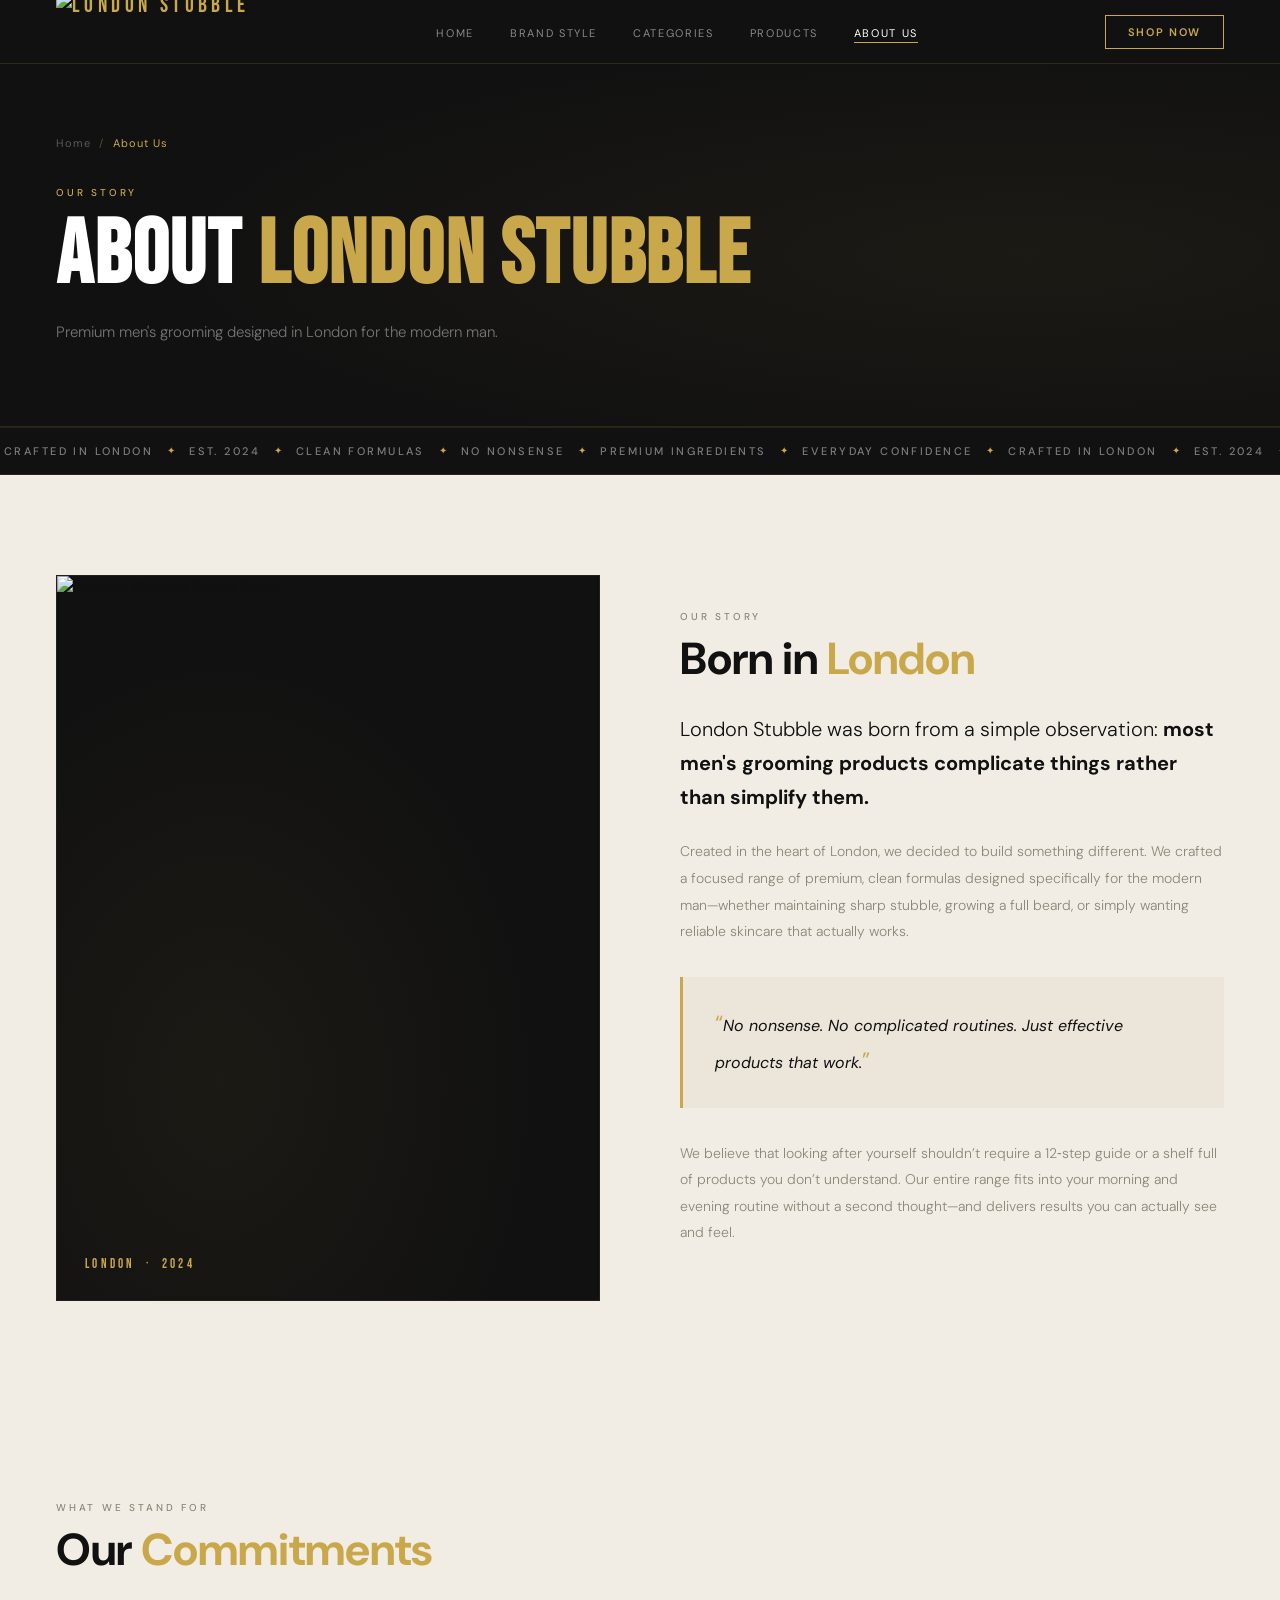
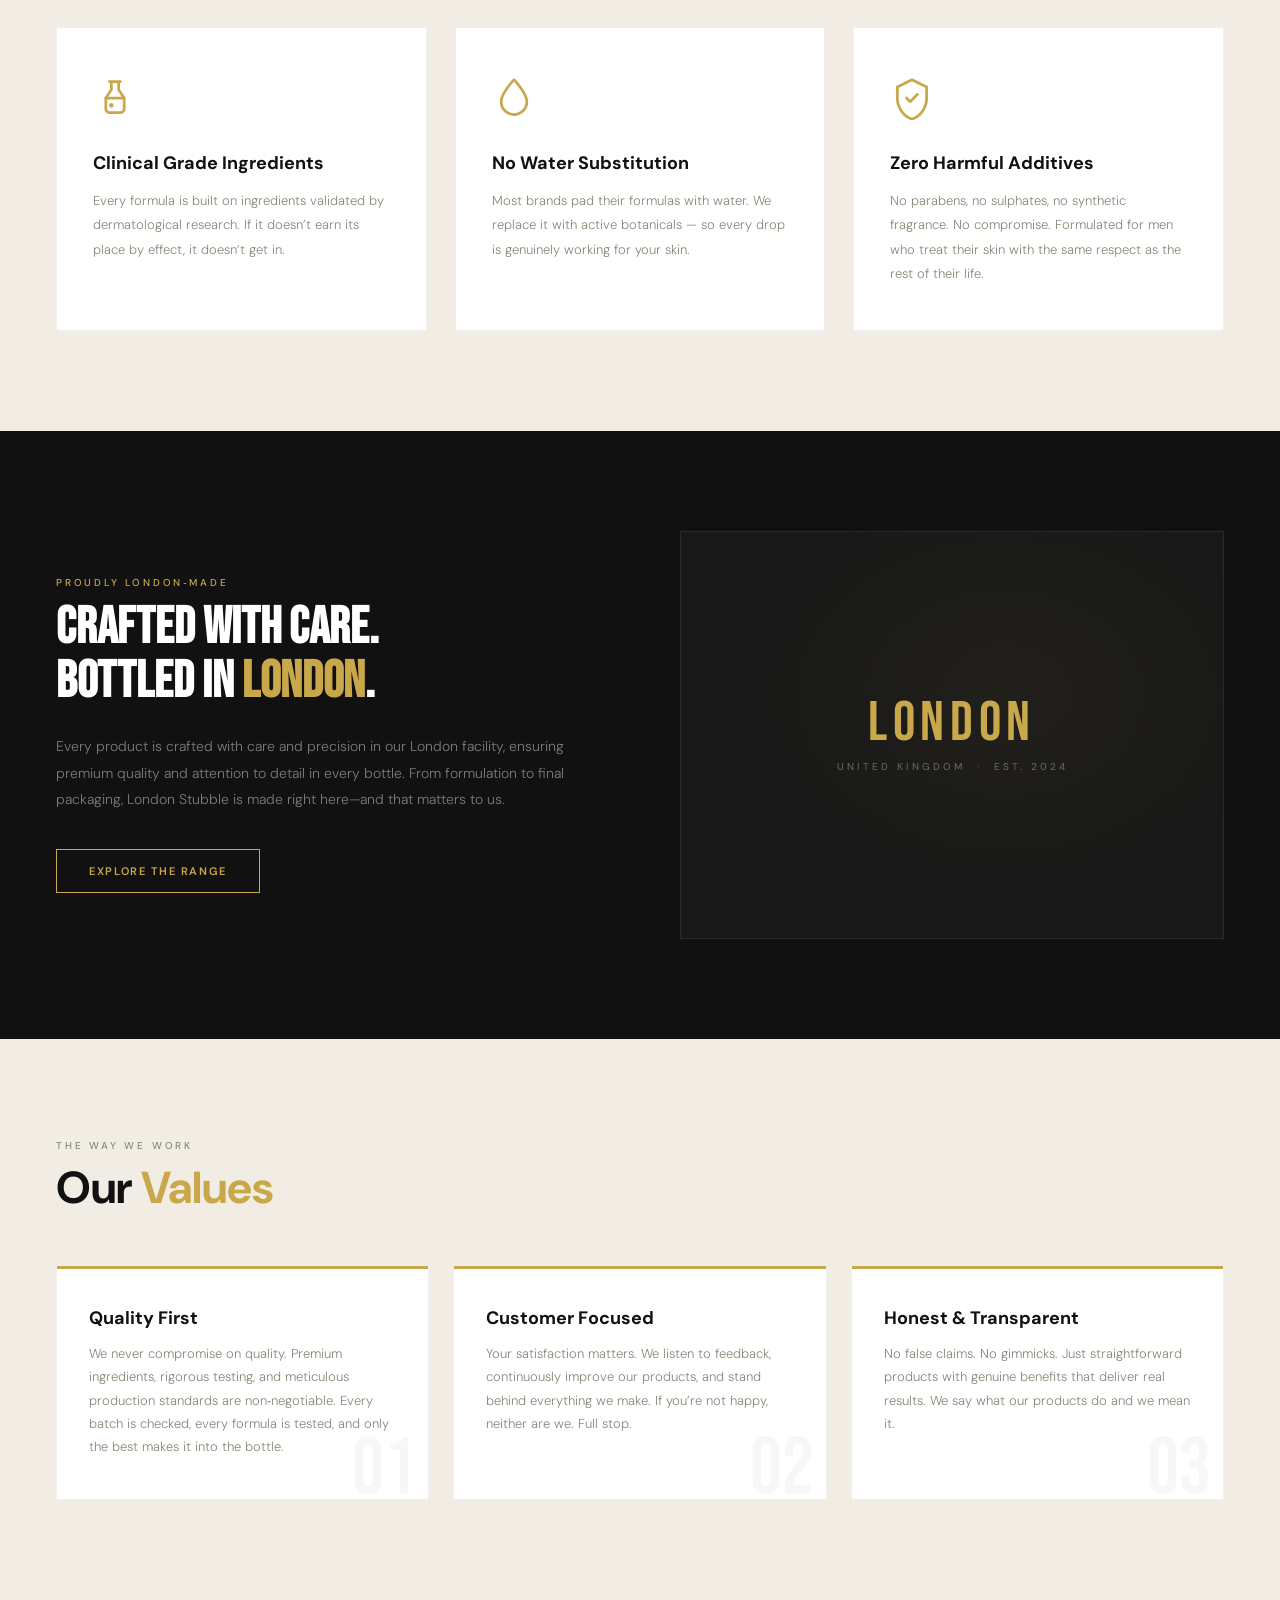
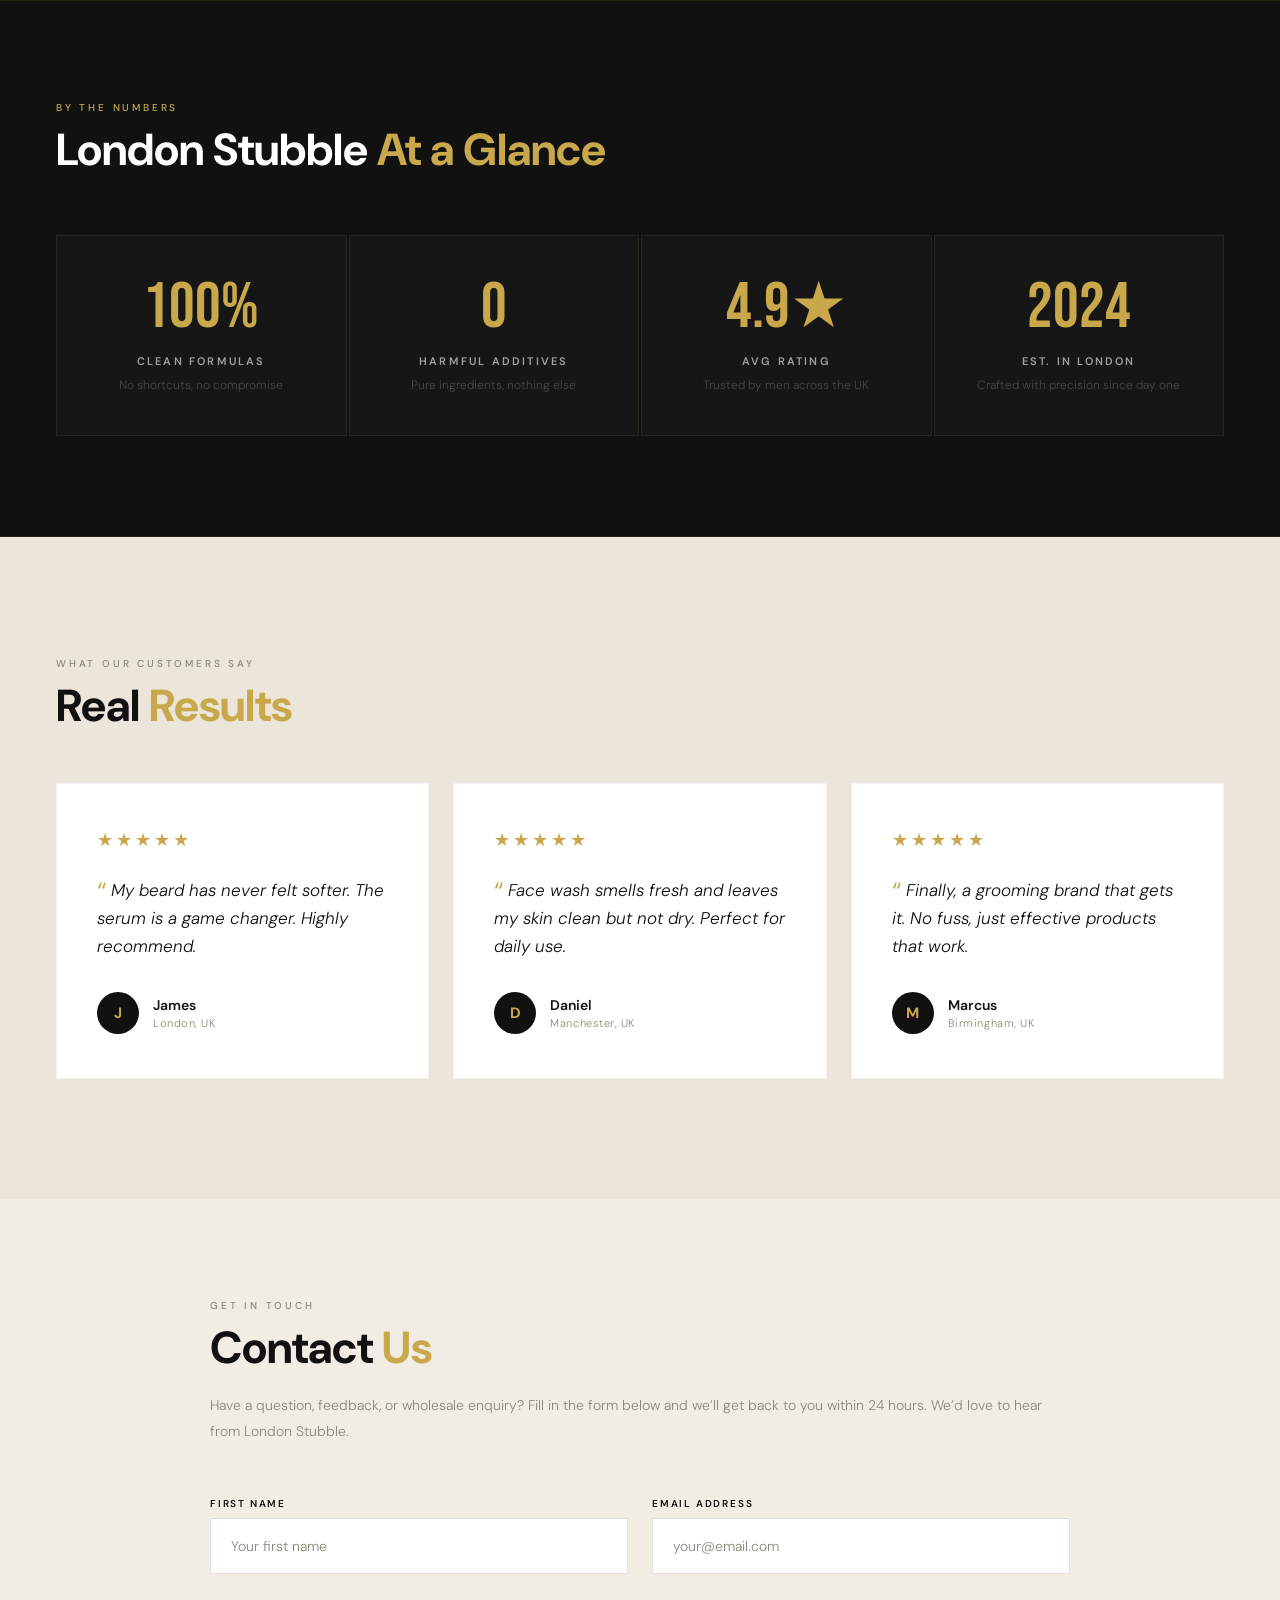
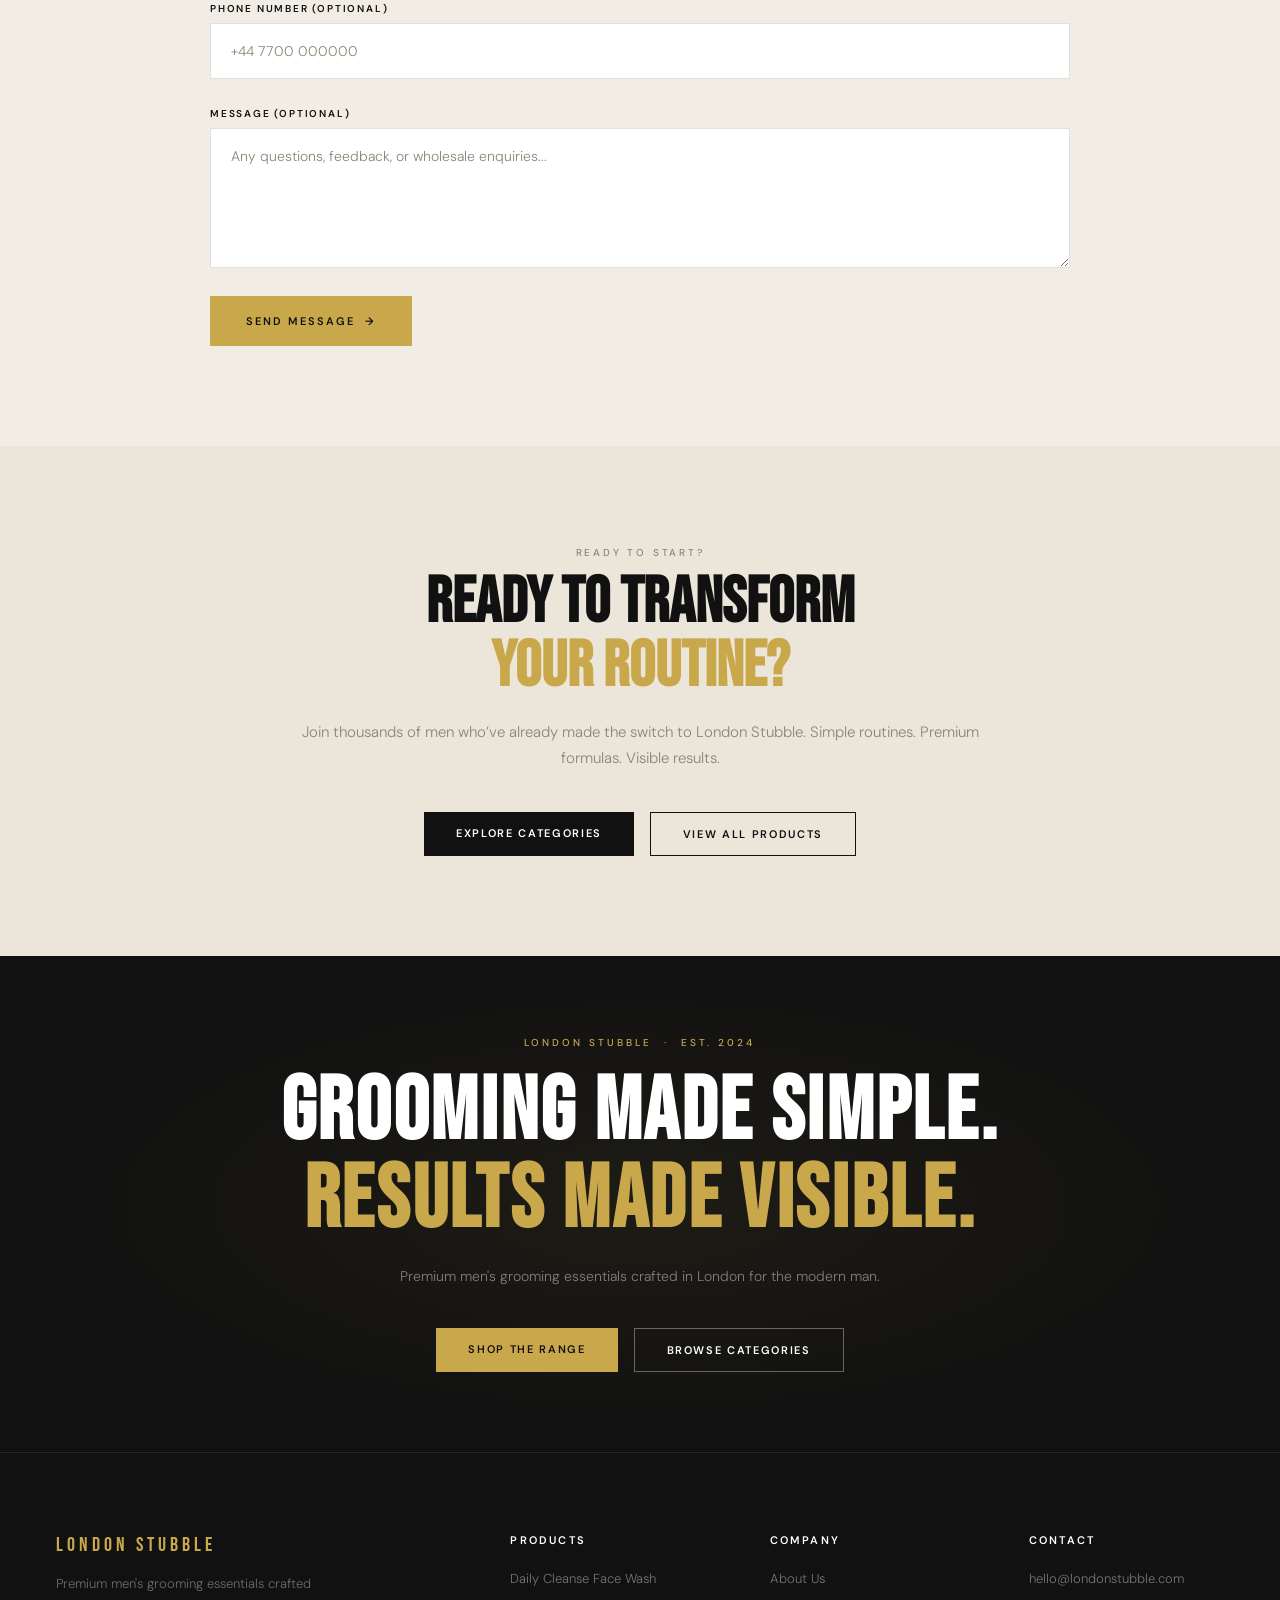
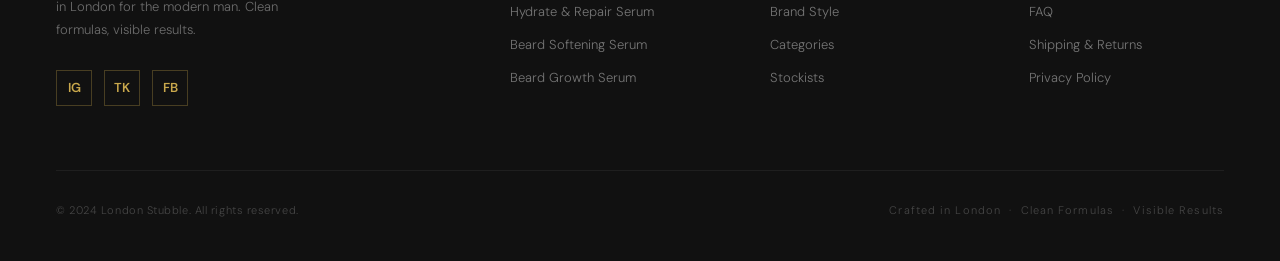
==== about-us.html @ 78717279 "Add complete London Stubble e-commerce website - Homepage with hero slider, product cards, category " ====
<!DOCTYPE html>
<html lang="en">
<head>
  <meta charset="UTF-8" />
  <meta name="viewport" content="width=device-width, initial-scale=1.0" />
  <title>About Us – London Stubble</title>
  <link rel="preconnect" href="https://fonts.googleapis.com" />
  <link rel="preconnect" href="https://fonts.gstatic.com" crossorigin />
  <link href="https://fonts.googleapis.com/css2?family=Bebas+Neue&family=DM+Sans:wght@300;400;500;600;700&display=swap" rel="stylesheet" />
  <link rel="stylesheet" href="style.css" />
  <style>
    /* ===== ABOUT PAGE ===== */
    .about-section { padding: 100px 56px; }
    .about-inner   { max-width: 1200px; margin: 0 auto; }

    /* Story section */
    .story-section { background: var(--cream); }
    .story-grid {
      display: grid;
      grid-template-columns: 1fr 1fr;
      gap: 80px;
      align-items: center;
    }
    .story-visual {
      background: var(--dark);
      aspect-ratio: 3/4;
      position: relative;
      overflow: hidden;
      border: 1px solid rgba(201,168,76,0.1);
      display: flex;
      align-items: center;
      justify-content: center;
    }
    .story-visual-bg {
      position: absolute; inset: 0;
      background: radial-gradient(ellipse at 30% 70%, rgba(201,168,76,0.06) 0%, transparent 60%);
    }
    .story-visual-label {
      position: absolute;
      bottom: 28px; left: 28px;
      font-family: 'Bebas Neue', sans-serif;
      font-size: 13px;
      letter-spacing: 0.25em;
      color: var(--gold);
      text-transform: uppercase;
    }
    .story-content {}
    .story-lead {
      font-size: 20px;
      font-weight: 300;
      color: var(--dark);
      line-height: 1.7;
      margin-bottom: 24px;
    }
    .story-lead strong { font-weight: 700; color: var(--dark); }
    .story-text {
      font-size: 14px;
      font-weight: 300;
      color: var(--muted);
      line-height: 1.9;
      margin-bottom: 20px;
    }
    .story-quote {
      margin: 32px 0;
      padding: 28px 32px;
      border-left: 3px solid var(--gold);
      background: var(--cream2);
    }
    .story-quote p {
      font-size: 16px;
      font-weight: 400;
      color: var(--dark);
      line-height: 1.7;
      font-style: italic;
    }
    .story-quote p::before { content: '\201C'; color: var(--gold); font-size: 22px; font-style: normal; }
    .story-quote p::after  { content: '\201D'; color: var(--gold); font-size: 22px; font-style: normal; }

    /* Commitments section */
    .commit-section { background: var(--cream); }
    .commit-grid {
      display: grid;
      grid-template-columns: repeat(3, 1fr);
      gap: 28px;
      margin-top: 52px;
    }
    .commit-card {
      background: var(--white);
      border: 1px solid rgba(0,0,0,0.06);
      padding: 48px 36px 44px;
      transition: box-shadow 0.3s, transform 0.3s;
    }
    .commit-card:hover { box-shadow: 0 16px 48px rgba(0,0,0,0.09); transform: translateY(-4px); }
    .commit-icon {
      width: 44px; height: 44px;
      margin-bottom: 32px;
      color: var(--gold);
    }
    .commit-icon svg { width: 100%; height: 100%; }
    .commit-name { font-weight: 700; font-size: 18px; color: var(--dark); margin-bottom: 14px; line-height: 1.3; }
    .commit-desc { font-size: 13px; font-weight: 300; color: var(--muted); line-height: 1.85; }

    /* Made in London */
    .london-section { background: var(--dark); padding: 100px 56px; }
    .london-inner   { max-width: 1200px; margin: 0 auto; }
    .london-grid {
      display: grid;
      grid-template-columns: 1fr 1fr;
      gap: 80px;
      align-items: center;
    }
    .london-content {}
    .london-quote {
      font-family: 'Bebas Neue', sans-serif;
      font-size: clamp(36px, 4vw, 56px);
      color: var(--white);
      line-height: 1.05;
      margin-bottom: 24px;
    }
    .london-quote span { color: var(--gold); }
    .london-text {
      font-size: 14px;
      font-weight: 300;
      color: rgba(255,255,255,0.45);
      line-height: 1.9;
      margin-bottom: 36px;
    }
    .london-visual {
      background: rgba(255,255,255,0.03);
      border: 1px solid rgba(201,168,76,0.12);
      aspect-ratio: 4/3;
      display: flex;
      align-items: center;
      justify-content: center;
      position: relative;
      overflow: hidden;
    }
    .london-visual::before {
      content: '';
      position: absolute; inset: 0;
      background: radial-gradient(ellipse at 60% 40%, rgba(201,168,76,0.05) 0%, transparent 60%);
    }
    .london-loc {
      text-align: center;
      position: relative; z-index: 1;
    }
    .london-loc-city {
      font-family: 'Bebas Neue', sans-serif;
      font-size: 56px;
      color: var(--gold);
      letter-spacing: 0.1em;
      line-height: 1;
    }
    .london-loc-sub {
      font-size: 10px;
      font-weight: 500;
      letter-spacing: 0.3em;
      text-transform: uppercase;
      color: rgba(255,255,255,0.3);
      margin-top: 8px;
    }

    /* Values section */
    .values-section { background: var(--cream); }
    .values-grid {
      display: grid;
      grid-template-columns: repeat(3, 1fr);
      gap: 24px;
      margin-top: 52px;
    }
    .value-card {
      padding: 40px 32px;
      border: 1px solid rgba(0,0,0,0.06);
      background: var(--white);
      position: relative;
      overflow: hidden;
    }
    .value-card::before {
      content: '';
      position: absolute;
      top: 0; left: 0;
      width: 100%; height: 3px;
      background: var(--gold);
    }
    .value-num {
      font-family: 'Bebas Neue', sans-serif;
      font-size: 80px;
      color: rgba(0,0,0,0.03);
      position: absolute;
      bottom: -10px; right: 12px;
      line-height: 1;
      pointer-events: none;
    }
    .value-name { font-weight: 700; font-size: 18px; color: var(--dark); margin-bottom: 12px; }
    .value-desc { font-size: 13px; font-weight: 300; color: var(--muted); line-height: 1.8; }

    /* Testimonials 3-col */
    .testi-3-grid {
      display: grid;
      grid-template-columns: repeat(3, 1fr);
      gap: 24px;
      margin-top: 52px;
    }

    /* CTA section */
    .cta-section {
      background: var(--cream2);
      padding: 100px 56px;
      text-align: center;
    }
    .cta-inner { max-width: 720px; margin: 0 auto; }
    .cta-heading {
      font-family: 'Bebas Neue', sans-serif;
      font-size: clamp(40px, 5vw, 68px);
      color: var(--dark);
      line-height: 1;
      margin-bottom: 20px;
    }
    .cta-heading span { color: var(--gold); }
    .cta-sub {
      font-size: 15px;
      font-weight: 300;
      color: var(--muted);
      line-height: 1.75;
      margin-bottom: 40px;
    }
    .cta-btns { display: flex; gap: 16px; justify-content: center; flex-wrap: wrap; }

    @media (max-width: 1100px) {
      .story-grid   { grid-template-columns: 1fr; }
      .story-visual { display: none; }
      .london-grid  { grid-template-columns: 1fr; }
      .london-visual{ display: none; }
      .commit-grid  { grid-template-columns: 1fr 1fr; }
      .values-grid  { grid-template-columns: 1fr 1fr; }
      .testi-3-grid { grid-template-columns: 1fr; }
    }
    @media (max-width: 900px) {
      .about-section { padding: 80px 24px; }
      .london-section{ padding: 80px 24px; }
      .cta-section   { padding: 80px 24px; }
      .commit-grid   { grid-template-columns: 1fr; }
      .values-grid   { grid-template-columns: 1fr; }
    }
    @media (max-width: 600px) {
      .cta-btns { flex-direction: column; align-items: center; }
      .contact-row { grid-template-columns: 1fr; }
    }

    /* Contact Form */
    .contact-section { background: var(--cream); padding: 100px 56px; }
    .contact-inner   { max-width: 860px; margin: 0 auto; }
    .contact-intro   { font-size: 14px; font-weight: 300; color: var(--muted); line-height: 1.85; margin-bottom: 52px; }
    .contact-form    { display: flex; flex-direction: column; gap: 28px; }
    .contact-row     { display: grid; grid-template-columns: 1fr 1fr; gap: 24px; }
    .contact-field   { display: flex; flex-direction: column; gap: 8px; }
    .contact-label   {
      font-size: 10px; font-weight: 600; letter-spacing: 0.18em;
      text-transform: uppercase; color: var(--dark);
    }
    .contact-input,
    .contact-textarea {
      background: var(--white);
      border: 1px solid rgba(0,0,0,0.12);
      padding: 18px 20px;
      font-family: 'DM Sans', sans-serif;
      font-size: 14px; font-weight: 300;
      color: var(--dark);
      outline: none;
      transition: border-color 0.2s;
      width: 100%;
      box-sizing: border-box;
    }
    .contact-input::placeholder,
    .contact-textarea::placeholder { color: var(--muted); }
    .contact-input:focus,
    .contact-textarea:focus { border-color: var(--gold); }
    .contact-textarea { resize: vertical; min-height: 140px; }
    .contact-submit {
      display: inline-flex; align-items: center; gap: 10px;
      background: var(--gold); color: var(--dark);
      border: none; cursor: pointer;
      padding: 18px 36px;
      font-family: 'DM Sans', sans-serif;
      font-size: 11px; font-weight: 600;
      letter-spacing: 0.18em; text-transform: uppercase;
      transition: background 0.2s, transform 0.2s;
      align-self: flex-start;
    }
    .contact-submit:hover { background: #b8943e; transform: translateY(-2px); }
    @media (max-width: 900px) {
      .contact-section { padding: 80px 24px; }
    }
  </style>
</head>
<body>

<!-- ==================== NAVBAR ==================== -->
<nav id="nav">
  <a href="index.html" class="nav-logo" style="display:flex;align-items:center;"><img src="https://vaishvipatel1507.github.io/london-stubble-website-/logo.png" alt="London Stubble" style="height:80px;width:auto;" /></a>
  <ul class="nav-links">
    <li><a href="index.html">Home</a></li>
    <li><a href="brand-style.html">Brand Style</a></li>
    <li><a href="categories.html">Categories</a></li>
    <li><a href="products.html">Products</a></li>
    <li><a href="about-us.html" class="active">About Us</a></li>
  </ul>
  <a href="products.html" class="nav-cta">Shop Now</a>
  <button class="hamburger" id="ham" aria-label="Open menu">
    <span></span><span></span><span></span>
  </button>
</nav>

<div class="mob-nav" id="mob">
  <a href="index.html"       onclick="closeMob()">Home</a>
  <a href="brand-style.html" onclick="closeMob()">Brand Style</a>
  <a href="categories.html"  onclick="closeMob()">Categories</a>
  <a href="products.html"    onclick="closeMob()">Products</a>
  <a href="about-us.html"    onclick="closeMob()">About Us</a>
</div>

<!-- ==================== PAGE HEADER ==================== -->
<header class="page-header">
  <div class="page-header-inner">
    <div class="breadcrumb">
      <a href="index.html">Home</a>
      <span class="sep">/</span>
      <span class="cur">About Us</span>
    </div>
    <span class="page-header-ey">Our Story</span>
    <h1 class="page-header-title">About <span>London Stubble</span></h1>
    <p class="page-header-sub">Premium men's grooming designed in London for the modern man.</p>
  </div>
</header>

<!-- ==================== TICKER ==================== -->
<div class="ticker-section">
  <div class="tk-track">
    <span class="tk-i">Crafted in London</span><span class="tk-d">&#10022;</span>
    <span class="tk-i">Est. 2024</span><span class="tk-d">&#10022;</span>
    <span class="tk-i">Clean Formulas</span><span class="tk-d">&#10022;</span>
    <span class="tk-i">No Nonsense</span><span class="tk-d">&#10022;</span>
    <span class="tk-i">Premium Ingredients</span><span class="tk-d">&#10022;</span>
    <span class="tk-i">Everyday Confidence</span><span class="tk-d">&#10022;</span>
    <span class="tk-i">Crafted in London</span><span class="tk-d">&#10022;</span>
    <span class="tk-i">Est. 2024</span><span class="tk-d">&#10022;</span>
    <span class="tk-i">Clean Formulas</span><span class="tk-d">&#10022;</span>
    <span class="tk-i">No Nonsense</span><span class="tk-d">&#10022;</span>
    <span class="tk-i">Premium Ingredients</span><span class="tk-d">&#10022;</span>
    <span class="tk-i">Everyday Confidence</span><span class="tk-d">&#10022;</span>
  </div>
</div>

<!-- ==================== OUR STORY ==================== -->
<section class="about-section story-section">
  <div class="about-inner">
    <div class="story-grid">
      <div class="story-visual al">
        <div class="story-visual-bg"></div>
        <img src="https://vaishvipatel1507.github.io/london-stubble-website-/Image2.jpg" alt="London Stubble Brand Story" style="width:100%;height:100%;object-fit:contain;display:block;position:relative;z-index:1;" />
        <span class="story-visual-label">London &nbsp;&middot;&nbsp; 2024</span>
      </div>
      <div class="story-content ar">
        <span class="eyebrow">Our Story</span>
        <h2 class="section-title" style="margin-bottom:28px;">Born in <span class="g">London</span></h2>
        <p class="story-lead">London Stubble was born from a simple observation: <strong>most men's grooming products complicate things rather than simplify them.</strong></p>
        <p class="story-text">Created in the heart of London, we decided to build something different. We crafted a focused range of premium, clean formulas designed specifically for the modern man&mdash;whether maintaining sharp stubble, growing a full beard, or simply wanting reliable skincare that actually works.</p>
        <div class="story-quote">
          <p>No nonsense. No complicated routines. Just effective products that work.</p>
        </div>
        <p class="story-text">We believe that looking after yourself shouldn&rsquo;t require a 12&#8209;step guide or a shelf full of products you don&rsquo;t understand. Our entire range fits into your morning and evening routine without a second thought&mdash;and delivers results you can actually see and feel.</p>
      </div>
    </div>
  </div>
</section>

<!-- ==================== OUR COMMITMENTS ==================== -->
<section class="about-section commit-section">
  <div class="about-inner">
    <div class="au">
      <span class="eyebrow">What We Stand For</span>
      <h2 class="section-title">Our <span class="g">Commitments</span></h2>
    </div>
    <div class="commit-grid">

      <div class="commit-card au">
        <div class="commit-icon">
          <svg viewBox="0 0 24 24" fill="none" stroke="currentColor" stroke-width="1.5" stroke-linecap="round" stroke-linejoin="round">
            <path d="M9 3h6M10 3v4.5L7 12h10l-3-4.5V3"/>
            <path d="M7 12v6a2 2 0 002 2h6a2 2 0 002-2v-6"/>
            <circle cx="10" cy="16" r="0.5" fill="currentColor"/>
          </svg>
        </div>
        <div class="commit-name">Clinical Grade Ingredients</div>
        <div class="commit-desc">Every formula is built on ingredients validated by dermatological research. If it doesn&rsquo;t earn its place by effect, it doesn&rsquo;t get in.</div>
      </div>

      <div class="commit-card au">
        <div class="commit-icon">
          <svg viewBox="0 0 24 24" fill="none" stroke="currentColor" stroke-width="1.5" stroke-linecap="round" stroke-linejoin="round">
            <path d="M12 2C12 2 5 9.5 5 14a7 7 0 0014 0C19 9.5 12 2 12 2z"/>
          </svg>
        </div>
        <div class="commit-name">No Water Substitution</div>
        <div class="commit-desc">Most brands pad their formulas with water. We replace it with active botanicals &mdash; so every drop is genuinely working for your skin.</div>
      </div>

      <div class="commit-card au">
        <div class="commit-icon">
          <svg viewBox="0 0 24 24" fill="none" stroke="currentColor" stroke-width="1.5" stroke-linecap="round" stroke-linejoin="round">
            <path d="M12 2L4 6v6c0 5.25 3.5 10.15 8 11.5C16.5 22.15 20 17.25 20 12V6L12 2z"/>
            <polyline points="9 12 11 14 15 10"/>
          </svg>
        </div>
        <div class="commit-name">Zero Harmful Additives</div>
        <div class="commit-desc">No parabens, no sulphates, no synthetic fragrance. No compromise. Formulated for men who treat their skin with the same respect as the rest of their life.</div>
      </div>

    </div>
  </div>
</section>

<!-- ==================== MADE IN LONDON ==================== -->
<section class="london-section">
  <div class="london-inner">
    <div class="london-grid">
      <div class="london-content au">
        <span class="eyebrow gold">Proudly London&#8209;Made</span>
        <h2 class="london-quote">Crafted with care.<br>Bottled in <span>London</span>.</h2>
        <p class="london-text">Every product is crafted with care and precision in our London facility, ensuring premium quality and attention to detail in every bottle. From formulation to final packaging, London Stubble is made right here&mdash;and that matters to us.</p>
        <a href="products.html" class="btn-lined-gold">Explore the Range</a>
      </div>
      <div class="london-visual au">
        <div class="london-loc">
          <div class="london-loc-city">London</div>
          <div class="london-loc-sub">United Kingdom &nbsp;&middot;&nbsp; Est. 2024</div>
        </div>
      </div>
    </div>
  </div>
</section>

<!-- ==================== OUR VALUES ==================== -->
<section class="about-section values-section">
  <div class="about-inner">
    <div class="au">
      <span class="eyebrow">The Way We Work</span>
      <h2 class="section-title">Our <span class="g">Values</span></h2>
    </div>
    <div class="values-grid">
      <div class="value-card au">
        <span class="value-num">01</span>
        <div class="value-name">Quality First</div>
        <p class="value-desc">We never compromise on quality. Premium ingredients, rigorous testing, and meticulous production standards are non&#8209;negotiable. Every batch is checked, every formula is tested, and only the best makes it into the bottle.</p>
      </div>
      <div class="value-card au">
        <span class="value-num">02</span>
        <div class="value-name">Customer Focused</div>
        <p class="value-desc">Your satisfaction matters. We listen to feedback, continuously improve our products, and stand behind everything we make. If you&rsquo;re not happy, neither are we. Full stop.</p>
      </div>
      <div class="value-card au">
        <span class="value-num">03</span>
        <div class="value-name">Honest &amp; Transparent</div>
        <p class="value-desc">No false claims. No gimmicks. Just straightforward products with genuine benefits that deliver real results. We say what our products do and we mean it.</p>
      </div>
    </div>
  </div>
</section>

<!-- ==================== STATS ==================== -->
<section class="stats-section">
  <div class="stats-inner">
    <div class="stats-header au">
      <span class="eyebrow gold">By The Numbers</span>
      <h2 class="section-title light">London Stubble <span class="g">At a Glance</span></h2>
    </div>
    <div class="stats-grid">
      <div class="stat-item au"><div class="stat-num">100%</div><div class="stat-label">Clean Formulas</div><div class="stat-desc">No shortcuts, no compromise</div></div>
      <div class="stat-item au"><div class="stat-num">0</div><div class="stat-label">Harmful Additives</div><div class="stat-desc">Pure ingredients, nothing else</div></div>
      <div class="stat-item au"><div class="stat-num">4.9&#9733;</div><div class="stat-label">Avg Rating</div><div class="stat-desc">Trusted by men across the UK</div></div>
      <div class="stat-item au"><div class="stat-num">2024</div><div class="stat-label">Est. in London</div><div class="stat-desc">Crafted with precision since day one</div></div>
    </div>
  </div>
</section>

<!-- ==================== TESTIMONIALS ==================== -->
<section class="testi-section">
  <div class="testi-inner">
    <div class="sec-hdr au">
      <div>
        <span class="eyebrow">What Our Customers Say</span>
        <h2 class="section-title">Real <span class="g">Results</span></h2>
      </div>
    </div>
    <div class="testi-3-grid">
      <div class="testi-card au">
        <div class="testi-stars"><span>&#9733;</span><span>&#9733;</span><span>&#9733;</span><span>&#9733;</span><span>&#9733;</span></div>
        <p class="testi-quote">My beard has never felt softer. The serum is a game changer. Highly recommend.</p>
        <div class="testi-author">
          <div class="testi-avatar">J</div>
          <div><div class="testi-name">James</div><div class="testi-loc">London, UK</div></div>
        </div>
      </div>
      <div class="testi-card au">
        <div class="testi-stars"><span>&#9733;</span><span>&#9733;</span><span>&#9733;</span><span>&#9733;</span><span>&#9733;</span></div>
        <p class="testi-quote">Face wash smells fresh and leaves my skin clean but not dry. Perfect for daily use.</p>
        <div class="testi-author">
          <div class="testi-avatar">D</div>
          <div><div class="testi-name">Daniel</div><div class="testi-loc">Manchester, UK</div></div>
        </div>
      </div>
      <div class="testi-card au">
        <div class="testi-stars"><span>&#9733;</span><span>&#9733;</span><span>&#9733;</span><span>&#9733;</span><span>&#9733;</span></div>
        <p class="testi-quote">Finally, a grooming brand that gets it. No fuss, just effective products that work.</p>
        <div class="testi-author">
          <div class="testi-avatar">M</div>
          <div><div class="testi-name">Marcus</div><div class="testi-loc">Birmingham, UK</div></div>
        </div>
      </div>
    </div>
  </div>
</section>

<!-- ==================== CONTACT FORM ==================== -->
<section class="contact-section">
  <div class="contact-inner">
    <div class="au">
      <span class="eyebrow">Get In Touch</span>
      <h2 class="section-title" style="margin-bottom:20px;">Contact <span class="g">Us</span></h2>
    </div>
    <p class="contact-intro au">Have a question, feedback, or wholesale enquiry? Fill in the form below and we&rsquo;ll get back to you within 24 hours. We&rsquo;d love to hear from London Stubble.</p>
    <form class="contact-form au" onsubmit="handleContact(event)">
      <div class="contact-row">
        <div class="contact-field">
          <label class="contact-label">First Name</label>
          <input class="contact-input" type="text" placeholder="Your first name" required />
        </div>
        <div class="contact-field">
          <label class="contact-label">Email Address</label>
          <input class="contact-input" type="email" placeholder="your@email.com" required />
        </div>
      </div>
      <div class="contact-field">
        <label class="contact-label">Phone Number (Optional)</label>
        <input class="contact-input" type="tel" placeholder="+44 7700 000000" />
      </div>
      <div class="contact-field">
        <label class="contact-label">Message (Optional)</label>
        <textarea class="contact-textarea" placeholder="Any questions, feedback, or wholesale enquiries..."></textarea>
      </div>
      <button class="contact-submit" type="submit">Send Message &nbsp;&#8594;</button>
    </form>
  </div>
</section>
<script>
  function handleContact(e) {
    e.preventDefault();
    const btn = e.target.querySelector('.contact-submit');
    btn.textContent = 'Message Sent ✓';
    btn.style.background = '#2a6a2a';
    btn.style.color = '#fff';
    btn.disabled = true;
    setTimeout(() => {
      btn.textContent = 'Send Message →';
      btn.style.background = '';
      btn.style.color = '';
      btn.disabled = false;
      e.target.reset();
    }, 3000);
  }
</script>

<!-- ==================== CTA SECTION ==================== -->
<section class="cta-section">
  <div class="cta-inner">
    <span class="eyebrow" style="text-align:center; display:block;">Ready to Start?</span>
    <h2 class="cta-heading au">Ready to Transform<br><span>Your Routine?</span></h2>
    <p class="cta-sub au">Join thousands of men who&rsquo;ve already made the switch to London Stubble. Simple routines. Premium formulas. Visible results.</p>
    <div class="cta-btns au">
      <a href="categories.html" class="btn-solid">Explore Categories</a>
      <a href="products.html"   class="btn-lined">View All Products</a>
    </div>
  </div>
</section>

<!-- ==================== CTA STRIP ==================== -->
<div class="vstrip">
  <div class="vstrip-inner">
    <span class="vstrip-ey">London Stubble &nbsp;&middot;&nbsp; Est. 2024</span>
    <h2 class="vstrip-ttl">Grooming Made Simple.<br><span>Results Made Visible.</span></h2>
    <p class="vstrip-sub">Premium men's grooming essentials crafted in London for the modern man.</p>
    <div class="vstrip-ctas">
      <a href="products.html"   class="btn-gold">Shop The Range</a>
      <a href="categories.html" class="btn-lined-light">Browse Categories</a>
    </div>
  </div>
</div>

<!-- ==================== FOOTER ==================== -->
<footer>
  <div class="ft">
    <div>
      <div class="ft-logo">London Stubble</div>
      <p class="ft-desc">Premium men's grooming essentials crafted in London for the modern man. Clean formulas, visible results.</p>
      <div class="ft-soc">
        <a href="#" aria-label="Instagram">IG</a>
        <a href="#" aria-label="TikTok">TK</a>
        <a href="#" aria-label="Facebook">FB</a>
      </div>
    </div>
    <div class="ft-col">
      <div class="ft-col-h">Products</div>
      <ul>
        <li><a href="products.html">Daily Cleanse Face Wash</a></li>
        <li><a href="products.html">Hydrate &amp; Repair Serum</a></li>
        <li><a href="products.html">Beard Softening Serum</a></li>
        <li><a href="products.html">Beard Growth Serum</a></li>
      </ul>
    </div>
    <div class="ft-col">
      <div class="ft-col-h">Company</div>
      <ul>
        <li><a href="about-us.html">About Us</a></li>
        <li><a href="brand-style.html">Brand Style</a></li>
        <li><a href="categories.html">Categories</a></li>
        <li><a href="#">Stockists</a></li>
      </ul>
    </div>
    <div class="ft-col">
      <div class="ft-col-h">Contact</div>
      <ul>
        <li><a href="mailto:hello@londonstubble.com">hello@londonstubble.com</a></li>
        <li><a href="#">FAQ</a></li>
        <li><a href="#">Shipping &amp; Returns</a></li>
        <li><a href="#">Privacy Policy</a></li>
      </ul>
    </div>
  </div>
  <div class="ft-bot">
    <span class="ft-copy">&copy; 2024 London Stubble. All rights reserved.</span>
    <span class="ft-tag">Crafted in London &nbsp;&middot;&nbsp; Clean Formulas &nbsp;&middot;&nbsp; Visible Results</span>
  </div>
</footer>

<script>
  const nav = document.getElementById('nav');
  window.addEventListener('scroll', () => nav.classList.toggle('scrolled', window.scrollY > 20));
  const ham = document.getElementById('ham');
  const mob = document.getElementById('mob');
  ham.addEventListener('click', () => {
    ham.classList.toggle('open');
    mob.classList.toggle('open');
    document.body.style.overflow = mob.classList.contains('open') ? 'hidden' : '';
  });
  function closeMob() {
    ham.classList.remove('open'); mob.classList.remove('open');
    document.body.style.overflow = '';
  }
  const observer = new IntersectionObserver((entries) => {
    entries.forEach(el => {
      if (el.isIntersecting) {
        el.target.style.transition = 'opacity 0.75s ease, transform 0.75s ease';
        el.target.style.opacity = '1'; el.target.style.transform = 'none';
        observer.unobserve(el.target);
      }
    });
  }, { threshold: 0.1 });
  document.querySelectorAll('.au, .al, .ar').forEach(el => observer.observe(el));
  function handleNL(e) {
    e.preventDefault();
    const btn = e.target.querySelector('.nl-btn');
    btn.textContent = 'Subscribed!';
    btn.style.background = '#4caf50'; btn.style.borderColor = '#4caf50';
    setTimeout(() => { btn.textContent = 'Subscribe'; btn.style.background = ''; btn.style.borderColor = ''; e.target.reset(); }, 3000);
  }
</script>
</body>
</html>
---- style.css ----
/* ===================== VARIABLES & RESET ===================== */
*, *::before, *::after { margin: 0; padding: 0; box-sizing: border-box; }
:root {
  --dark:  #111111;
  --gold:  #C9A84C;
  --cream: #F2EDE4;
  --cream2:#EBE5DA;
  --muted: #888878;
  --white: #FFFFFF;
  --nav-h: 64px;
}
html { scroll-behavior: smooth; }
body {
  background: var(--cream);
  color: var(--dark);
  font-family: 'DM Sans', sans-serif;
  font-weight: 400;
  overflow-x: hidden;
  opacity: 0;
  animation: fadeIn 0.6s ease forwards;
}
@keyframes fadeIn { to { opacity: 1; } }
a { text-decoration: none; color: inherit; }
img { display: block; max-width: 100%; }
button { font-family: inherit; }

/* ===================== NAVBAR ===================== */
nav {
  position: fixed;
  top: 0; left: 0; right: 0;
  height: var(--nav-h);
  background: var(--dark);
  display: flex;
  align-items: center;
  justify-content: space-between;
  padding: 0 56px;
  z-index: 1000;
  border-bottom: 1px solid rgba(201,168,76,0.15);
  transition: box-shadow 0.3s;
}
nav.scrolled { box-shadow: 0 4px 40px rgba(0,0,0,0.5); }
.nav-logo {
  font-family: 'Bebas Neue', sans-serif;
  font-size: 22px;
  color: var(--gold);
  letter-spacing: 0.2em;
  text-transform: uppercase;
  cursor: pointer;
}
.nav-links { display: flex; gap: 36px; list-style: none; }
.nav-links a {
  font-size: 11px;
  font-weight: 400;
  letter-spacing: 0.15em;
  text-transform: uppercase;
  color: rgba(255,255,255,0.5);
  transition: color 0.2s;
}
.nav-links a:hover,
.nav-links a.active { color: var(--white); }
.nav-links a.active { border-bottom: 1px solid var(--gold); padding-bottom: 2px; }
.nav-cta {
  font-size: 11px;
  font-weight: 600;
  letter-spacing: 0.15em;
  text-transform: uppercase;
  color: var(--gold);
  border: 1px solid var(--gold);
  padding: 9px 22px;
  background: transparent;
  cursor: pointer;
  transition: all 0.2s;
  display: inline-block;
}
.nav-cta:hover { background: var(--gold); color: var(--dark); }
.hamburger {
  display: none;
  flex-direction: column;
  gap: 5px;
  background: none;
  border: none;
  cursor: pointer;
  padding: 4px;
}
.hamburger span { display: block; width: 22px; height: 1.5px; background: var(--white); transition: all 0.3s; }
.hamburger.open span:nth-child(1) { transform: translateY(6.5px) rotate(45deg); }
.hamburger.open span:nth-child(2) { opacity: 0; }
.hamburger.open span:nth-child(3) { transform: translateY(-6.5px) rotate(-45deg); }
.mob-nav {
  display: none;
  position: fixed; inset: 0;
  background: var(--dark);
  z-index: 999;
  flex-direction: column;
  align-items: center;
  justify-content: center;
  gap: 32px;
  opacity: 0;
  pointer-events: none;
  transition: opacity 0.3s;
}
.mob-nav.open { opacity: 1; pointer-events: all; }
.mob-nav a {
  font-family: 'Bebas Neue', sans-serif;
  font-size: 52px;
  color: var(--white);
  letter-spacing: 0.05em;
  transition: color 0.2s;
}
.mob-nav a:hover { color: var(--gold); }

/* ===================== PAGE HEADER ===================== */
.page-header {
  padding-top: var(--nav-h);
  background: var(--dark);
  padding-bottom: 80px;
  padding-left: 56px;
  padding-right: 56px;
  border-bottom: 1px solid rgba(201,168,76,0.15);
  position: relative;
  overflow: hidden;
}
.page-header::before {
  content: '';
  position: absolute;
  inset: 0;
  background: radial-gradient(ellipse at 80% 60%, rgba(201,168,76,0.06) 0%, transparent 60%);
  pointer-events: none;
}
.page-header-inner {
  max-width: 1200px;
  margin: 0 auto;
  padding-top: 72px;
  position: relative; z-index: 1;
}
.breadcrumb {
  display: flex;
  align-items: center;
  gap: 8px;
  margin-bottom: 36px;
  font-size: 11px;
  font-weight: 400;
  letter-spacing: 0.1em;
  color: rgba(255,255,255,0.3);
}
.breadcrumb a { color: rgba(255,255,255,0.3); transition: color 0.2s; }
.breadcrumb a:hover { color: var(--gold); }
.breadcrumb .sep { color: rgba(201,168,76,0.4); }
.breadcrumb .cur { color: var(--gold); }
.page-header-ey {
  font-size: 10px;
  font-weight: 500;
  letter-spacing: 0.28em;
  text-transform: uppercase;
  color: var(--gold);
  margin-bottom: 16px;
  display: block;
}
.page-header-title {
  font-family: 'Bebas Neue', sans-serif;
  font-size: clamp(52px, 7vw, 96px);
  color: var(--white);
  line-height: 0.92;
  letter-spacing: 0.02em;
}
.page-header-title span { color: var(--gold); }
.page-header-sub {
  font-size: 15px;
  font-weight: 300;
  color: rgba(255,255,255,0.42);
  margin-top: 22px;
  max-width: 540px;
  line-height: 1.8;
}

/* ===================== TICKER ===================== */
.ticker-section {
  background: var(--dark);
  padding: 16px 0;
  overflow: hidden;
  border-top: 1px solid rgba(201,168,76,0.12);
  border-bottom: 1px solid rgba(201,168,76,0.12);
}
.tk-track {
  display: flex;
  width: max-content;
  animation: tkScroll 28s linear infinite;
}
.tk-track:hover { animation-play-state: paused; }
@keyframes tkScroll { from { transform: translateX(0); } to { transform: translateX(-50%); } }
.tk-i {
  font-size: 11px;
  font-weight: 500;
  letter-spacing: 0.22em;
  text-transform: uppercase;
  color: rgba(255,255,255,0.45);
  white-space: nowrap;
  padding: 0 4px;
}
.tk-d { color: var(--gold); padding: 0 10px; font-size: 10px; }

/* ===================== COMMON UTILITIES ===================== */
.eyebrow {
  font-size: 10px;
  font-weight: 500;
  letter-spacing: 0.28em;
  text-transform: uppercase;
  color: var(--muted);
  margin-bottom: 12px;
  display: block;
}
.eyebrow.gold { color: var(--gold); }
.section-title {
  font-weight: 700;
  font-size: clamp(32px, 3.5vw, 50px);
  line-height: 1.1;
  color: var(--dark);
}
.section-title .g { color: var(--gold); }
.section-title.light { color: var(--white); }
.sec-hdr {
  display: flex;
  align-items: flex-end;
  justify-content: space-between;
  margin-bottom: 52px;
}
.view-all-link {
  font-size: 11px;
  font-weight: 600;
  letter-spacing: 0.15em;
  text-transform: uppercase;
  color: var(--dark);
  border-bottom: 1px solid var(--dark);
  padding-bottom: 2px;
  transition: color 0.2s, border-color 0.2s;
  white-space: nowrap;
  margin-bottom: 4px;
}
.view-all-link:hover { color: var(--gold); border-color: var(--gold); }
.view-all-link.light { color: rgba(255,255,255,0.5); border-color: rgba(255,255,255,0.3); }
.view-all-link.light:hover { color: var(--gold); border-color: var(--gold); }
.btn-solid {
  display: inline-block;
  font-size: 11px;
  font-weight: 600;
  letter-spacing: 0.15em;
  text-transform: uppercase;
  color: var(--white);
  background: var(--dark);
  padding: 14px 32px;
  cursor: pointer;
  transition: background 0.2s;
  border: none;
}
.btn-solid:hover { background: #2c2c2c; }
.btn-gold {
  display: inline-block;
  font-size: 11px;
  font-weight: 600;
  letter-spacing: 0.15em;
  text-transform: uppercase;
  color: var(--dark);
  background: var(--gold);
  padding: 14px 32px;
  cursor: pointer;
  transition: opacity 0.2s;
  border: none;
}
.btn-gold:hover { opacity: 0.85; }
.btn-lined {
  display: inline-block;
  font-size: 11px;
  font-weight: 600;
  letter-spacing: 0.15em;
  text-transform: uppercase;
  color: var(--dark);
  border: 1.5px solid var(--dark);
  padding: 14px 32px;
  cursor: pointer;
  transition: all 0.2s;
}
.btn-lined:hover { background: var(--dark); color: var(--white); }
.btn-lined-light {
  display: inline-block;
  font-size: 11px;
  font-weight: 600;
  letter-spacing: 0.15em;
  text-transform: uppercase;
  color: var(--white);
  border: 1.5px solid rgba(255,255,255,0.35);
  padding: 14px 32px;
  cursor: pointer;
  transition: all 0.2s;
}
.btn-lined-light:hover { background: rgba(255,255,255,0.08); border-color: rgba(255,255,255,0.6); }
.btn-lined-gold {
  display: inline-block;
  font-size: 11px;
  font-weight: 600;
  letter-spacing: 0.15em;
  text-transform: uppercase;
  color: var(--gold);
  border: 1.5px solid var(--gold);
  padding: 14px 32px;
  cursor: pointer;
  transition: all 0.2s;
}
.btn-lined-gold:hover { background: var(--gold); color: var(--dark); }

/* ===================== PRODUCT CARDS ===================== */
.pgrid {
  display: grid;
  grid-template-columns: repeat(4, 1fr);
  gap: 20px;
}
.pcard {
  background: var(--white);
  border: 1px solid rgba(0,0,0,0.06);
  display: flex;
  flex-direction: column;
  transition: box-shadow 0.3s, transform 0.3s;
}
.pcard:hover { box-shadow: 0 16px 48px rgba(0,0,0,0.1); transform: translateY(-5px); }
.pcard-img {
  background: var(--dark);
  aspect-ratio: 1/1;
  overflow: hidden;
  position: relative;
  display: flex;
  align-items: center;
  justify-content: center;
}
.pcard-img img { width: 100%; height: 100%; object-fit: contain; }
.pcard-badge {
  position: absolute;
  top: 12px; left: 12px;
  font-size: 9px;
  font-weight: 600;
  letter-spacing: 0.18em;
  text-transform: uppercase;
  background: var(--gold);
  color: var(--dark);
  padding: 4px 10px;
}
.pcard-body { padding: 22px 20px 20px; flex: 1; display: flex; flex-direction: column; }
.pcard-name { font-size: 15px; font-weight: 700; line-height: 1.3; margin-bottom: 8px; }
.pcard-desc {
  font-size: 12px;
  font-weight: 300;
  color: var(--muted);
  line-height: 1.65;
  flex: 1;
  margin-bottom: 20px;
}
.pcard-ft {
  display: flex;
  align-items: center;
  justify-content: space-between;
  gap: 10px;
}
.pcard-vol {
  font-size: 10px;
  font-weight: 500;
  letter-spacing: 0.14em;
  text-transform: uppercase;
  color: var(--muted);
}
.btn-atc {
  font-size: 10px;
  font-weight: 600;
  letter-spacing: 0.12em;
  text-transform: uppercase;
  color: var(--white);
  background: var(--dark);
  border: none;
  padding: 10px 18px;
  cursor: pointer;
  transition: background 0.2s, color 0.2s;
  white-space: nowrap;
}
.btn-atc:hover { background: var(--gold); color: var(--dark); }

/* ===================== CATEGORY CARDS ===================== */
.cats-grid {
  display: grid;
  grid-template-columns: repeat(3, 1fr);
  gap: 24px;
}
.cat-card {
  background: var(--white);
  border: 1px solid rgba(0,0,0,0.06);
  padding: 40px 32px;
  position: relative;
  overflow: hidden;
  transition: box-shadow 0.3s, transform 0.3s;
}
.cat-card:hover { box-shadow: 0 16px 48px rgba(0,0,0,0.1); transform: translateY(-4px); }
.cat-num {
  font-family: 'Bebas Neue', sans-serif;
  font-size: 100px;
  color: rgba(0,0,0,0.03);
  position: absolute;
  top: -12px; right: 16px;
  line-height: 1;
  pointer-events: none;
}
.cat-label {
  font-size: 10px;
  font-weight: 500;
  letter-spacing: 0.22em;
  text-transform: uppercase;
  color: var(--gold);
  margin-bottom: 10px;
  display: block;
}
.cat-name { font-weight: 700; font-size: 24px; color: var(--dark); margin-bottom: 14px; line-height: 1.2; }
.cat-desc { font-size: 13px; font-weight: 300; color: var(--muted); line-height: 1.75; margin-bottom: 24px; }
.cat-benefits { list-style: none; margin-bottom: 32px; }
.cat-benefits li {
  font-size: 12px;
  font-weight: 400;
  color: var(--dark);
  padding: 9px 0;
  border-bottom: 1px solid rgba(0,0,0,0.05);
  display: flex;
  align-items: center;
  gap: 10px;
}
.cat-benefits li::before {
  content: '';
  width: 4px; height: 4px;
  background: var(--gold);
  flex-shrink: 0;
  border-radius: 50%;
}
.cat-link {
  font-size: 11px;
  font-weight: 600;
  letter-spacing: 0.15em;
  text-transform: uppercase;
  color: var(--dark);
  display: inline-flex;
  align-items: center;
  gap: 8px;
  border-bottom: 1px solid var(--dark);
  padding-bottom: 2px;
  transition: color 0.2s, border-color 0.2s;
}
.cat-link:hover { color: var(--gold); border-color: var(--gold); }

/* ===================== STATS ===================== */
.stats-section {
  background: var(--dark);
  padding: 100px 56px;
  border-top: 1px solid rgba(201,168,76,0.12);
  border-bottom: 1px solid rgba(201,168,76,0.12);
}
.stats-inner { max-width: 1200px; margin: 0 auto; }
.stats-header { margin-bottom: 60px; }
.stats-grid {
  display: grid;
  grid-template-columns: repeat(4, 1fr);
  gap: 2px;
}
.stat-item {
  padding: 40px 32px;
  border: 1px solid rgba(201,168,76,0.10);
  background: rgba(255,255,255,0.02);
  text-align: center;
}
.stat-num {
  font-family: 'Bebas Neue', sans-serif;
  font-size: clamp(48px, 5vw, 72px);
  color: var(--gold);
  line-height: 1;
  margin-bottom: 14px;
}
.stat-label {
  font-size: 11px;
  font-weight: 600;
  letter-spacing: 0.2em;
  text-transform: uppercase;
  color: rgba(255,255,255,0.6);
  margin-bottom: 8px;
}
.stat-desc { font-size: 12px; font-weight: 300; color: rgba(255,255,255,0.22); line-height: 1.55; }

/* ===================== TESTIMONIALS ===================== */
.testi-section { background: var(--cream2); padding: 120px 56px; }
.testi-inner { max-width: 1200px; margin: 0 auto; }
.testi-grid {
  display: grid;
  grid-template-columns: repeat(3, 1fr);
  gap: 24px;
  margin-top: 52px;
}
.testi-grid.two-col { grid-template-columns: repeat(2, 1fr); }
.testi-card {
  background: var(--white);
  border: 1px solid rgba(0,0,0,0.06);
  padding: 44px 40px;
}
.testi-stars { display: flex; gap: 3px; margin-bottom: 24px; }
.testi-stars span { color: var(--gold); font-size: 18px; }
.testi-quote {
  font-size: 17px;
  font-weight: 300;
  color: var(--dark);
  line-height: 1.65;
  margin-bottom: 32px;
  font-style: italic;
}
.testi-quote::before { content: '\201C'; color: var(--gold); font-size: 28px; font-style: normal; line-height: 0; vertical-align: -6px; margin-right: 4px; }
.testi-author { display: flex; align-items: center; gap: 14px; }
.testi-avatar {
  width: 42px; height: 42px;
  border-radius: 50%;
  background: var(--dark);
  display: flex; align-items: center; justify-content: center;
  font-weight: 700; font-size: 15px;
  color: var(--gold);
  flex-shrink: 0;
}
.testi-name { font-weight: 600; font-size: 14px; color: var(--dark); }
.testi-loc { font-size: 11px; font-weight: 300; color: var(--muted); letter-spacing: 0.05em; margin-top: 2px; }

/* ===================== CTA STRIP ===================== */
.vstrip {
  position: relative;
  min-height: 380px;
  overflow: hidden;
  background: var(--dark);
  display: flex;
  align-items: center;
  justify-content: center;
}
.vstrip::before {
  content: '';
  position: absolute; inset: 0;
  background: radial-gradient(ellipse at center, rgba(201,168,76,0.07) 0%, transparent 65%);
  pointer-events: none;
}
.vstrip-inner {
  position: relative; z-index: 2;
  display: flex;
  flex-direction: column;
  align-items: center;
  justify-content: center;
  text-align: center;
  padding: 80px 32px;
}
.vstrip-ey { font-size: 10px; font-weight: 500; letter-spacing: 0.3em; text-transform: uppercase; color: var(--gold); margin-bottom: 20px; }
.vstrip-ttl {
  font-family: 'Bebas Neue', sans-serif;
  font-size: clamp(48px, 7vw, 88px);
  color: var(--white);
  letter-spacing: 0.03em;
  line-height: 1;
  margin-bottom: 20px;
}
.vstrip-ttl span { color: var(--gold); }
.vstrip-sub { font-size: 14px; font-weight: 300; color: rgba(255,255,255,0.45); margin-bottom: 40px; max-width: 520px; line-height: 1.7; }
.vstrip-ctas { display: flex; gap: 16px; flex-wrap: wrap; justify-content: center; }

/* ===================== NEWSLETTER ===================== */
.nl-section { background: var(--dark); padding: 100px 56px; border-top: 1px solid rgba(201,168,76,0.12); }
.nl-inner { max-width: 560px; margin: 0 auto; text-align: center; }
.nl-title {
  font-family: 'Bebas Neue', sans-serif;
  font-size: clamp(38px, 4.5vw, 60px);
  color: var(--white);
  letter-spacing: 0.06em;
  margin-bottom: 16px;
  line-height: 1;
}
.nl-title span { color: var(--gold); }
.nl-sub { font-size: 14px; font-weight: 300; color: rgba(255,255,255,0.38); line-height: 1.75; margin-bottom: 36px; }
.nl-form { display: flex; max-width: 440px; margin: 0 auto; }
.nl-input {
  flex: 1;
  background: rgba(255,255,255,0.05);
  border: 1px solid rgba(201,168,76,0.2);
  border-right: none;
  padding: 14px 20px;
  font-family: 'DM Sans', sans-serif;
  font-size: 13px;
  color: var(--white);
  outline: none;
  transition: border-color 0.2s;
}
.nl-input::placeholder { color: rgba(255,255,255,0.28); }
.nl-input:focus { border-color: rgba(201,168,76,0.45); }
.nl-btn {
  font-family: 'DM Sans', sans-serif;
  font-size: 11px;
  font-weight: 600;
  letter-spacing: 0.15em;
  text-transform: uppercase;
  color: var(--dark);
  background: var(--gold);
  border: 1px solid var(--gold);
  padding: 14px 24px;
  cursor: pointer;
  transition: opacity 0.2s;
  white-space: nowrap;
}
.nl-btn:hover { opacity: 0.85; }

/* ===================== FOOTER ===================== */
footer {
  background: var(--dark);
  padding: 80px 56px 44px;
  border-top: 1px solid rgba(201,168,76,0.15);
}
.ft {
  display: grid;
  grid-template-columns: 2fr 1fr 1fr 1fr;
  gap: 64px;
  margin-bottom: 64px;
  max-width: 1200px;
  margin-left: auto;
  margin-right: auto;
}
.ft-logo { font-family: 'Bebas Neue', sans-serif; font-size: 20px; letter-spacing: 0.2em; color: var(--gold); margin-bottom: 16px; }
.ft-desc { font-size: 13px; font-weight: 300; color: rgba(255,255,255,0.38); line-height: 1.75; margin-bottom: 28px; max-width: 260px; }
.ft-soc { display: flex; gap: 12px; }
.ft-soc a {
  width: 36px; height: 36px;
  border: 1px solid rgba(201,168,76,0.3);
  display: flex; align-items: center; justify-content: center;
  color: var(--gold); font-size: 13px; font-weight: 600;
  transition: all 0.2s;
}
.ft-soc a:hover { background: var(--gold); color: var(--dark); border-color: var(--gold); }
.ft-col-h { font-size: 11px; font-weight: 600; letter-spacing: 0.2em; text-transform: uppercase; color: var(--white); margin-bottom: 20px; }
.ft-col ul { list-style: none; display: flex; flex-direction: column; gap: 12px; }
.ft-col ul a { font-size: 13px; font-weight: 300; color: rgba(255,255,255,0.42); transition: color 0.2s; }
.ft-col ul a:hover { color: var(--white); }
.ft-bot {
  padding-top: 32px;
  border-top: 1px solid rgba(255,255,255,0.06);
  display: flex; align-items: center; justify-content: space-between;
  flex-wrap: wrap; gap: 12px;
  max-width: 1200px; margin: 0 auto;
}
.ft-copy { font-size: 11px; font-weight: 300; color: rgba(255,255,255,0.22); letter-spacing: 0.05em; }
.ft-tag  { font-size: 11px; font-weight: 300; color: rgba(255,255,255,0.22); letter-spacing: 0.1em; }

/* ===================== IMAGE PLACEHOLDER ===================== */
.img-ph {
  font-size: 9px;
  font-weight: 500;
  letter-spacing: 0.22em;
  text-transform: uppercase;
  color: rgba(201,168,76,0.25);
  text-align: center;
  padding: 8px;
  line-height: 2;
}

/* ===================== SCROLL ANIMATIONS ===================== */
.au { opacity: 0; transform: translateY(36px); }
.al { opacity: 0; transform: translateX(-40px); }
.ar { opacity: 0; transform: translateX(40px); }

/* ===================== RESPONSIVE ===================== */
@media (max-width: 1100px) {
  .pgrid { grid-template-columns: repeat(2, 1fr); }
  .stats-grid { grid-template-columns: repeat(2, 1fr); }
  .testi-grid { grid-template-columns: repeat(2, 1fr); }
  .testi-grid.two-col { grid-template-columns: 1fr; }
}
@media (max-width: 900px) {
  nav { padding: 0 24px; }
  .nav-links, .nav-cta { display: none; }
  .hamburger { display: flex; }
  .mob-nav { display: flex; }
  .page-header { padding: var(--nav-h) 24px 60px; }
  .page-header-inner { padding-top: 48px; }
  .cats-grid { grid-template-columns: 1fr 1fr; }
  .sec-hdr { flex-direction: column; align-items: flex-start; gap: 16px; }
  footer { padding: 60px 24px 36px; }
  .ft { grid-template-columns: 1fr 1fr; gap: 40px; }
  .ft-bot { flex-direction: column; text-align: center; }
  .testi-section { padding: 80px 24px; }
  .vstrip-inner { padding: 60px 24px; }
  .nl-section { padding: 80px 24px; }
  .stats-section { padding: 80px 24px; }
}
@media (max-width: 600px) {
  .pgrid { grid-template-columns: 1fr; }
  .cats-grid { grid-template-columns: 1fr; }
  .stats-grid { grid-template-columns: 1fr 1fr; }
  .testi-grid,
  .testi-grid.two-col { grid-template-columns: 1fr; }
  .nl-form { flex-direction: column; }
  .nl-input { border-right: 1px solid rgba(201,168,76,0.2); border-bottom: none; }
  .vstrip-ctas { flex-direction: column; align-items: center; }
  .ft { grid-template-columns: 1fr; gap: 32px; }
}

/* ===================== SHARED JS BEHAVIOUR ===================== */
/* active state for page-specific nav links is set via data-page attr on <body> */
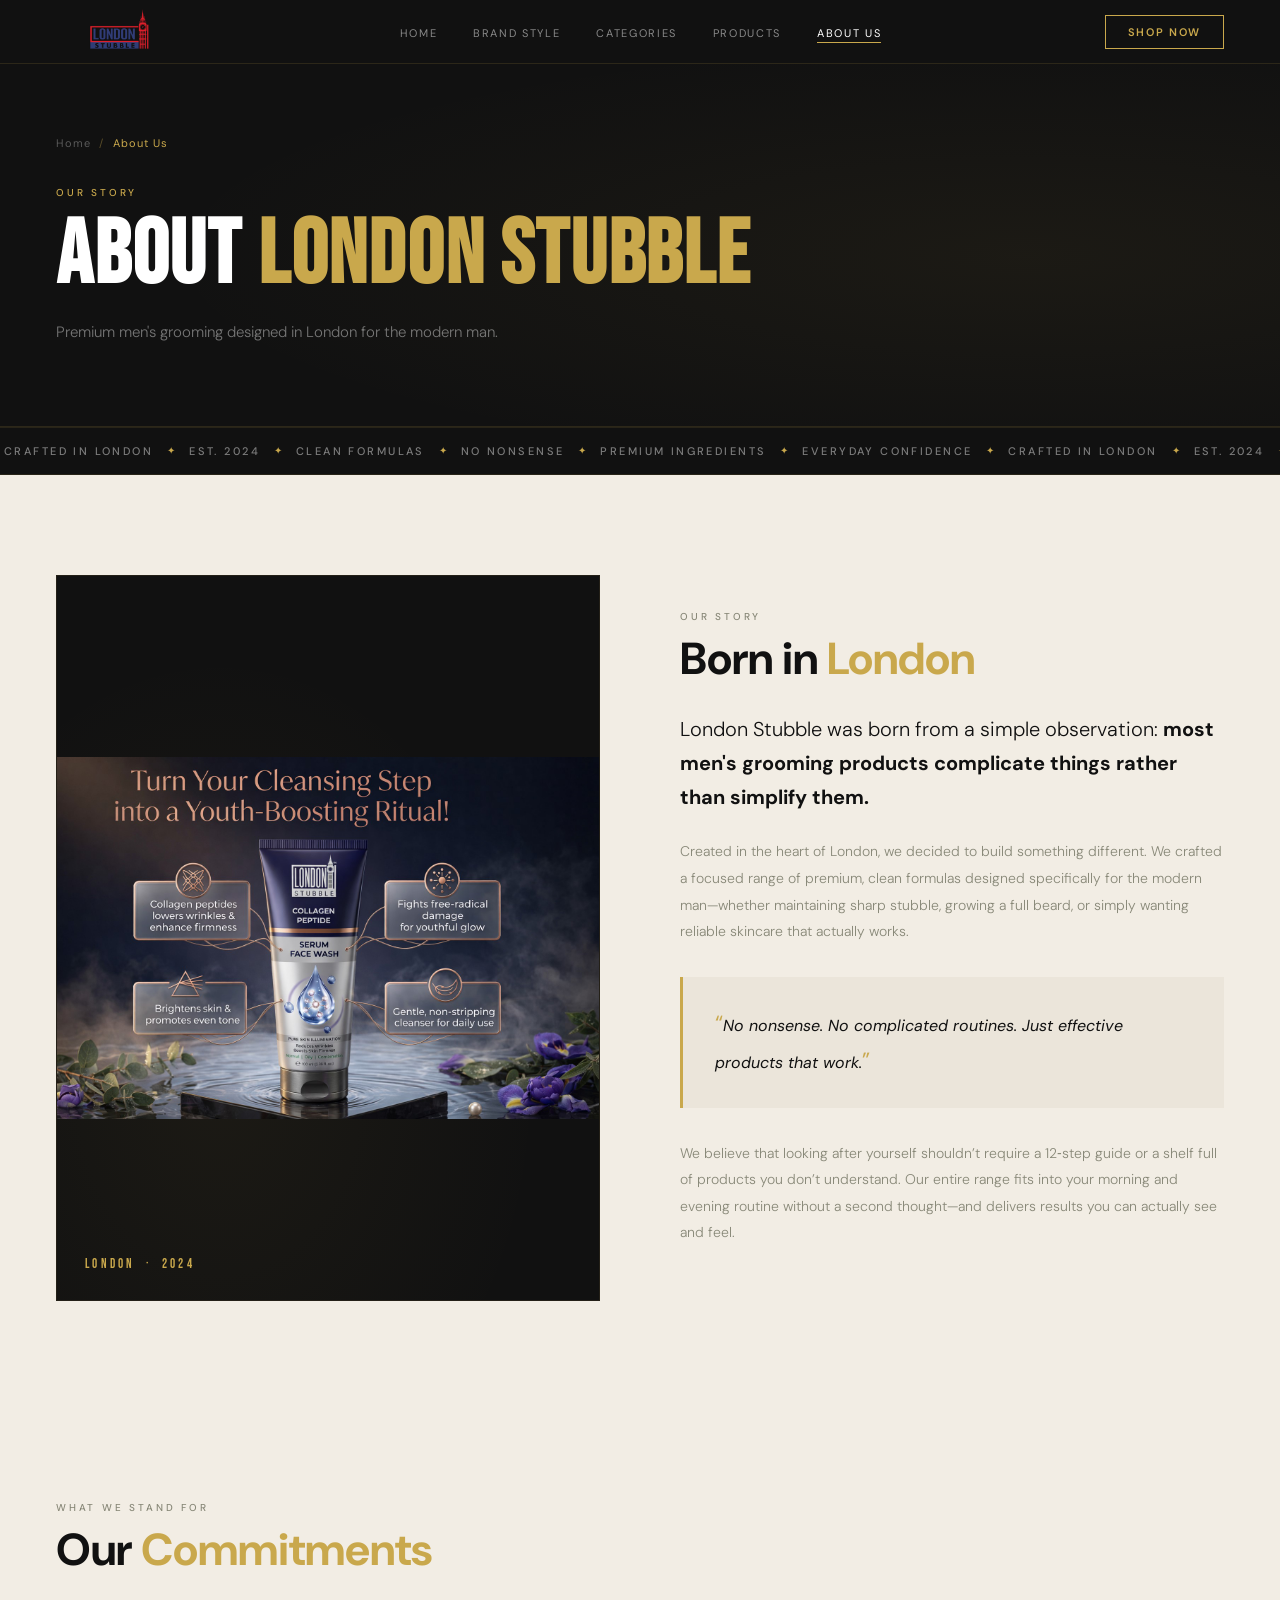
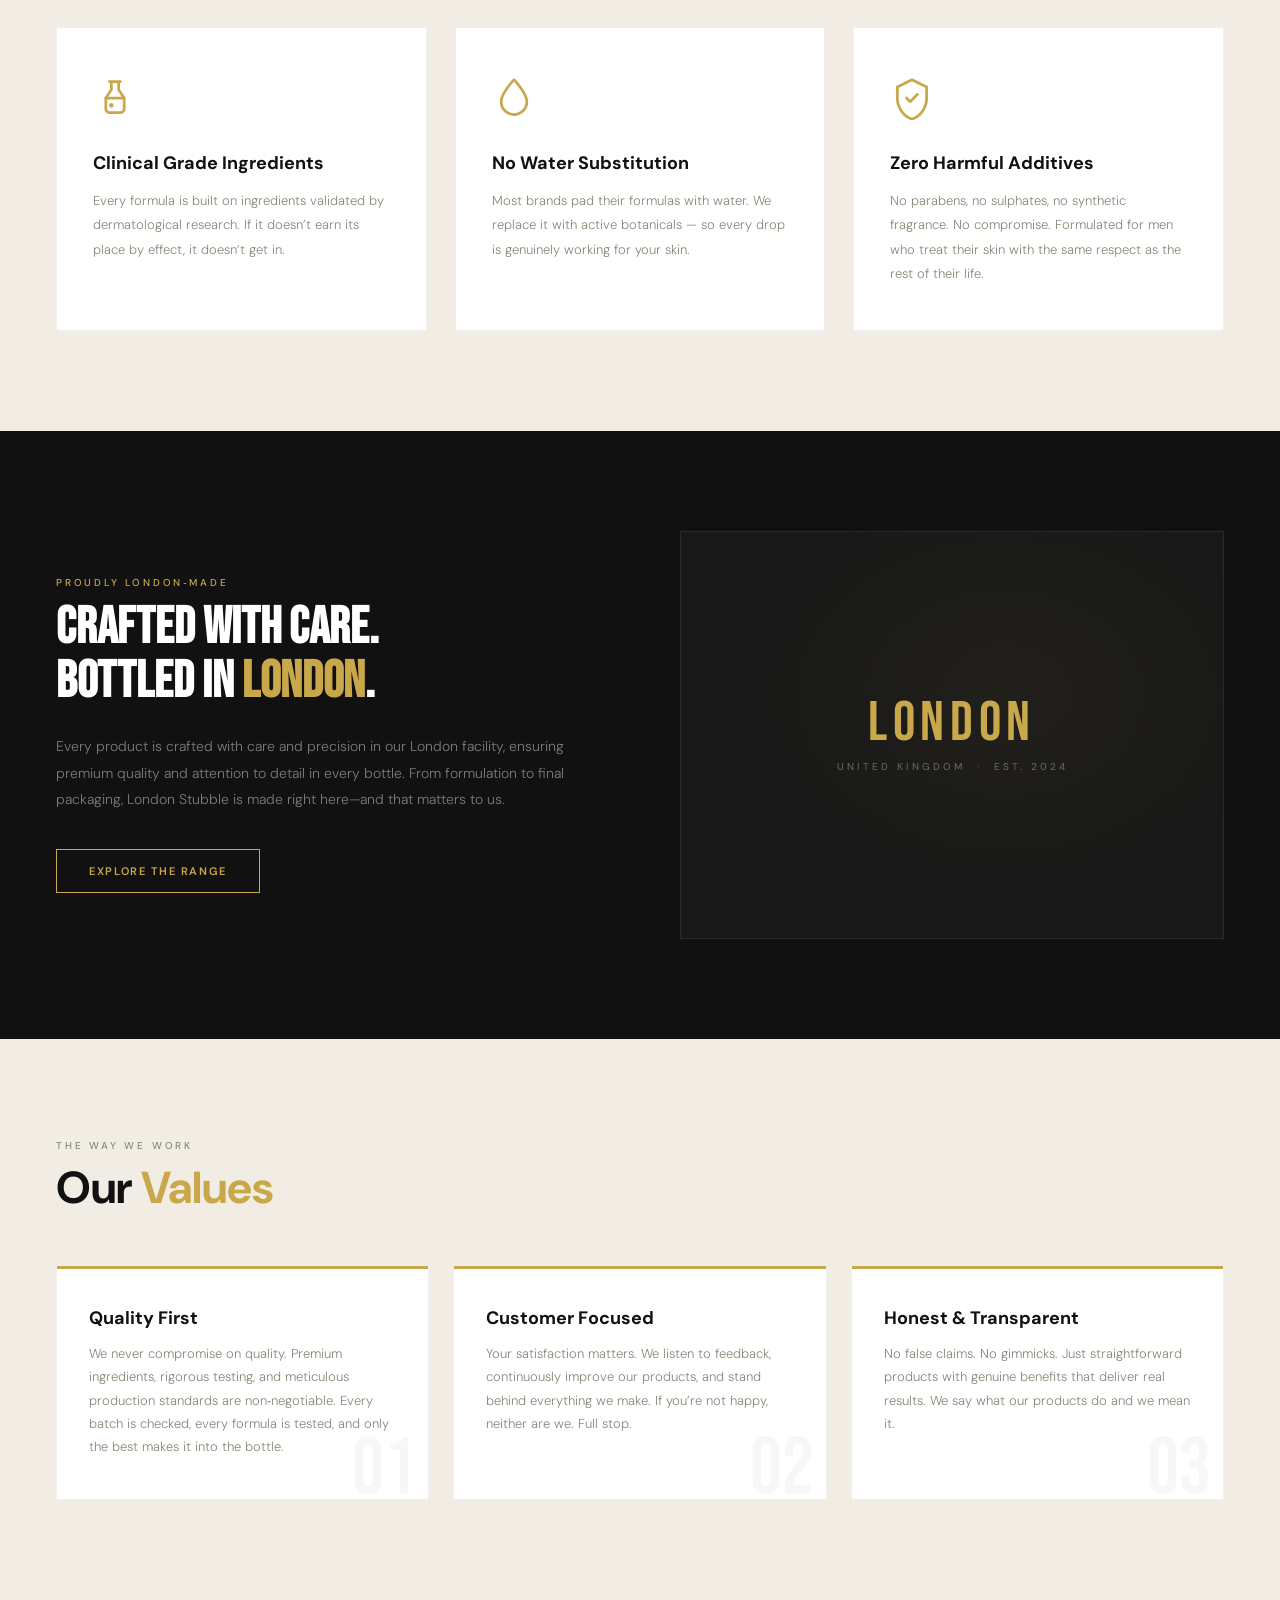
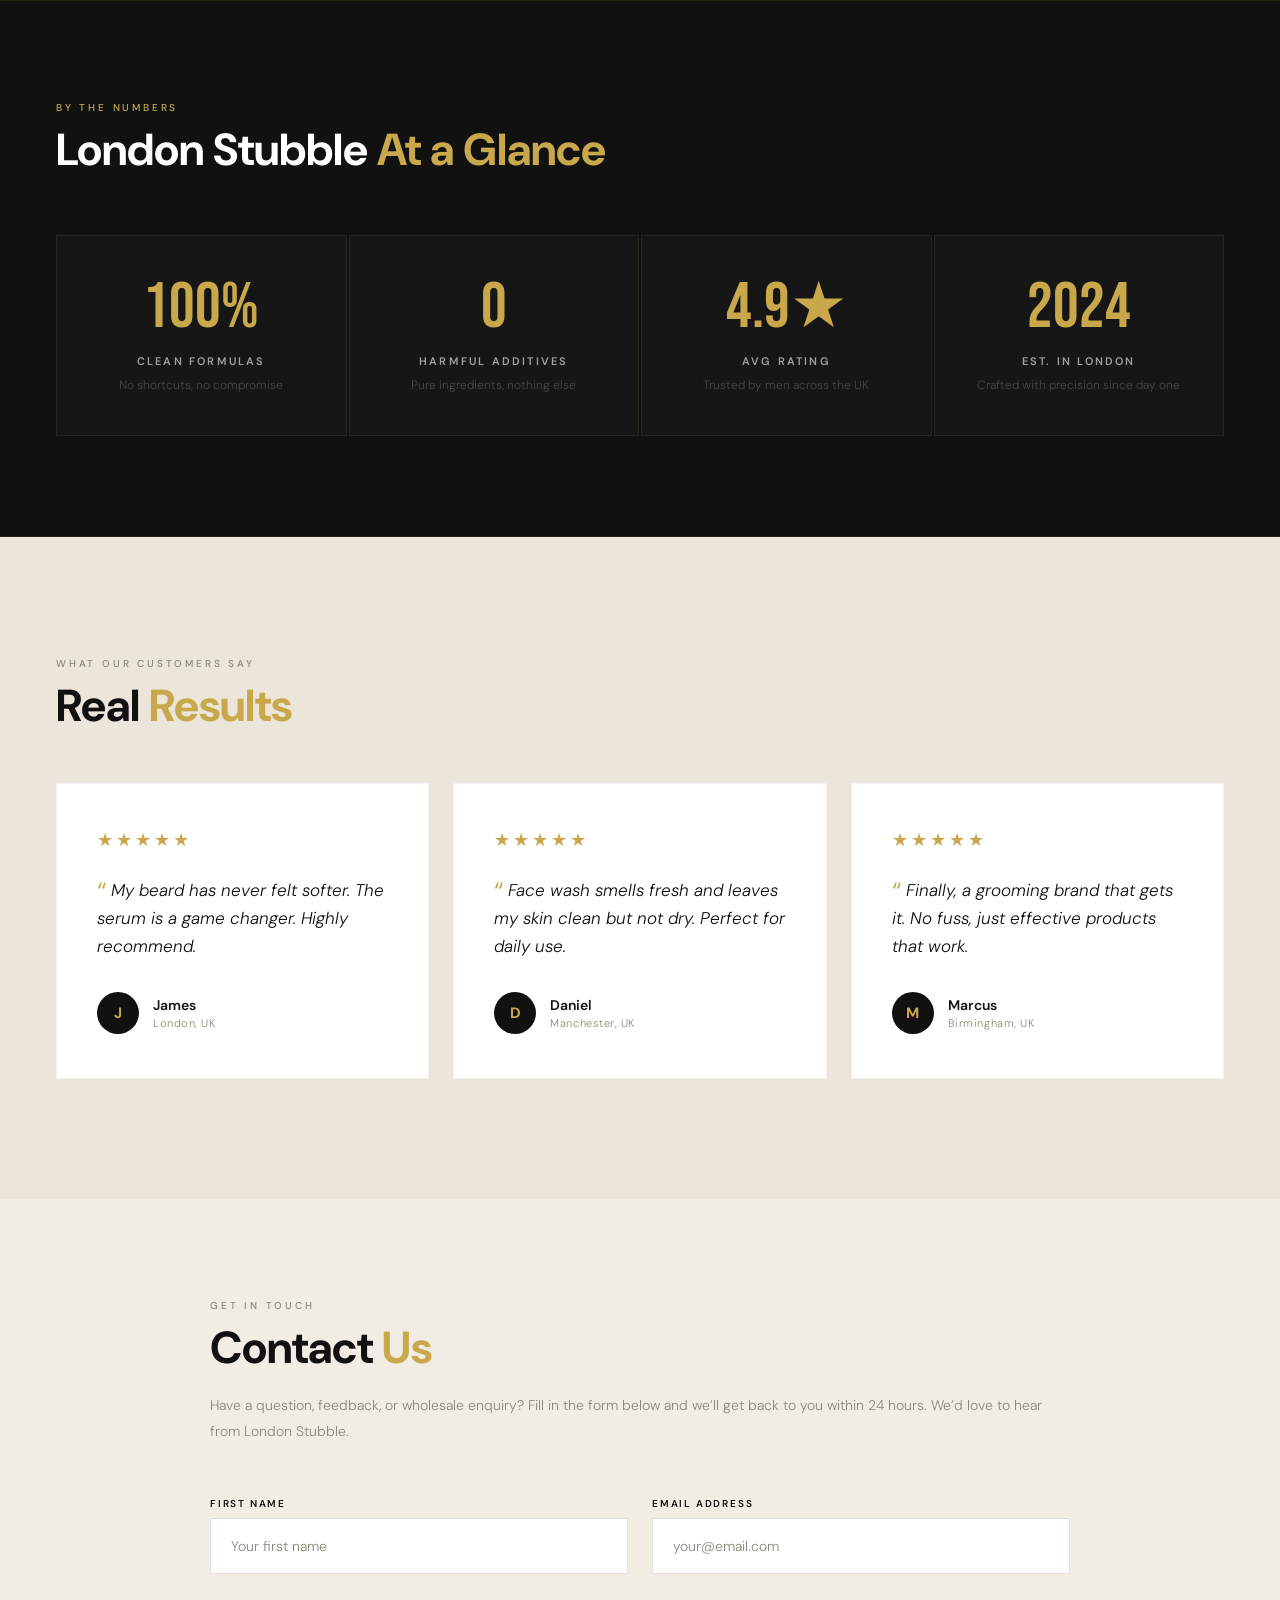
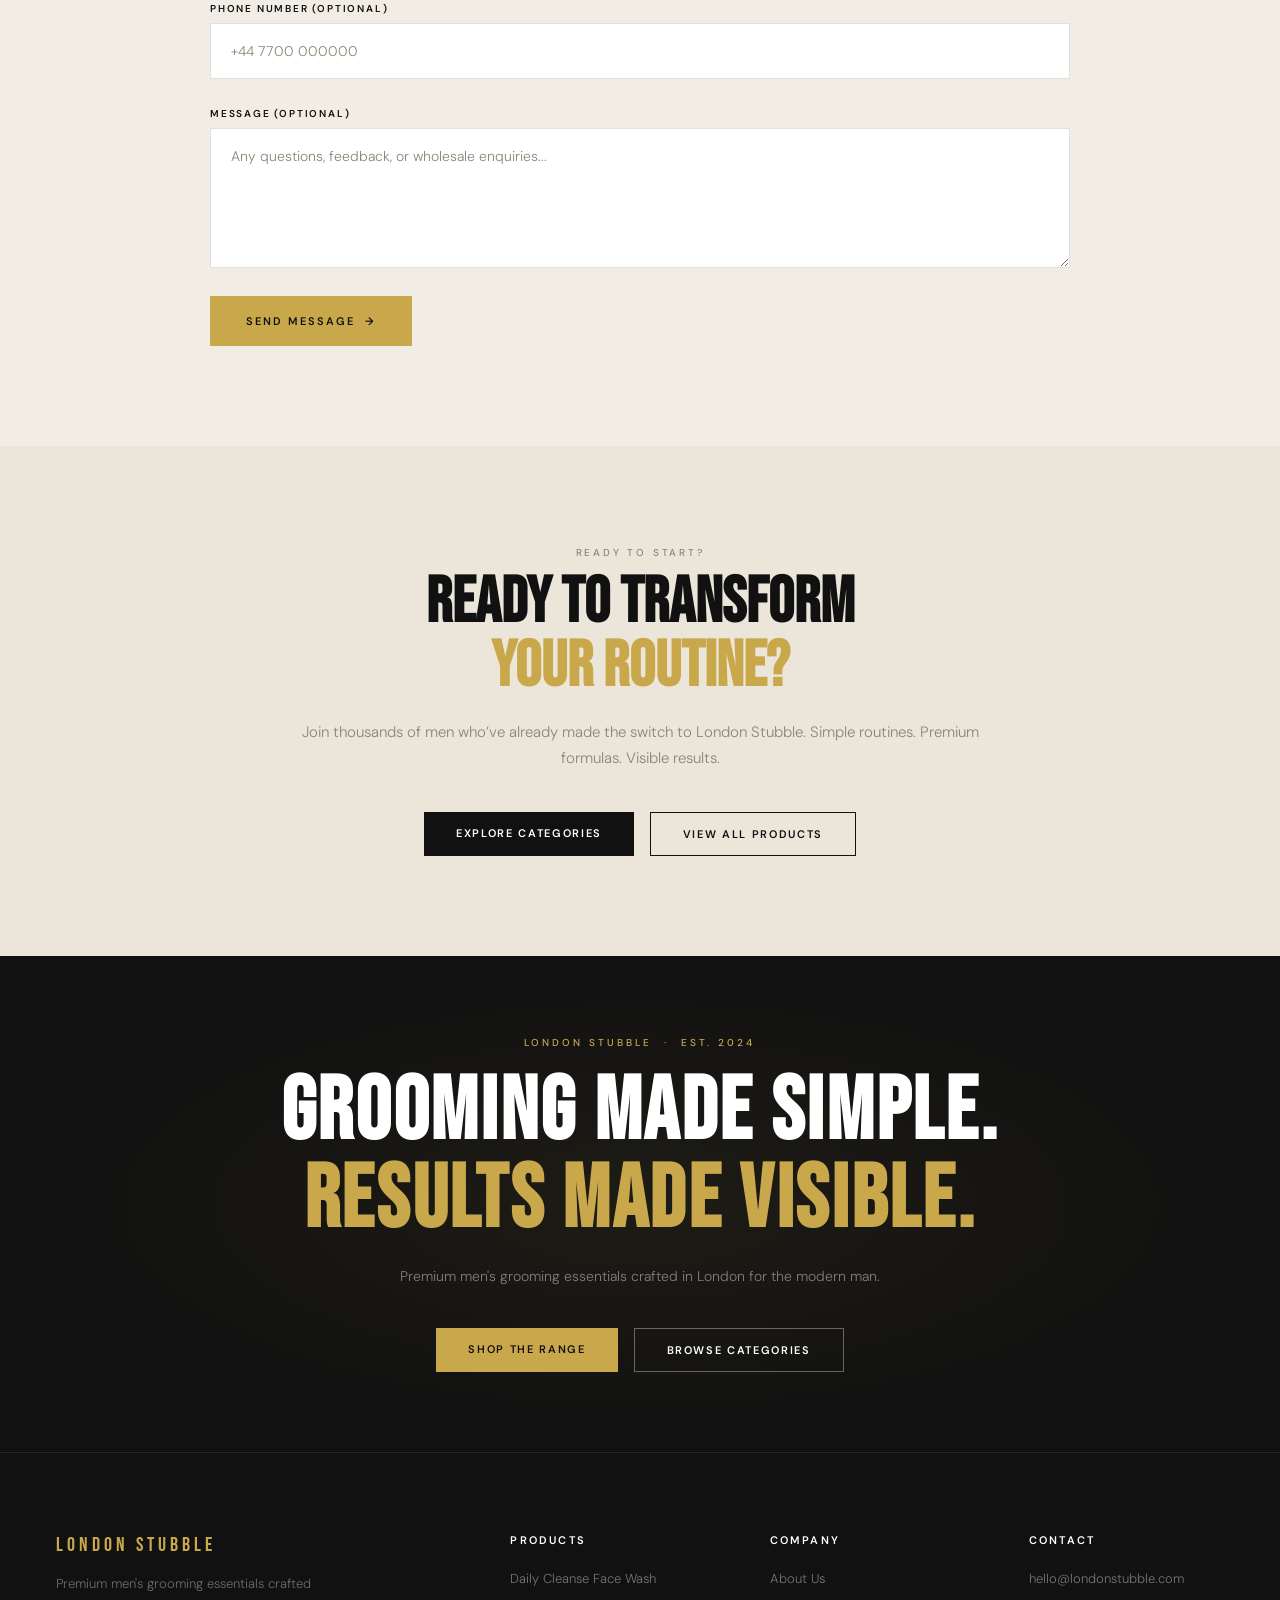
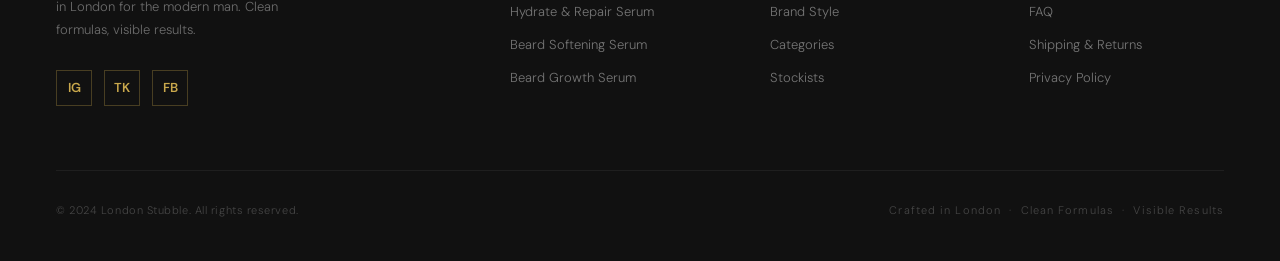
==== commit dacecd2e: "Add product images locally and fix image paths - Downloaded all 5 product images into repo (logo.png" ====
--- a/about-us.html
+++ b/about-us.html
@@ -1,4 +1,4 @@
-<!DOCTYPE html>
+﻿<!DOCTYPE html>
 <html lang="en">
 <head>
   <meta charset="UTF-8" />
@@ -297,7 +297,7 @@
 
 <!-- ==================== NAVBAR ==================== -->
 <nav id="nav">
-  <a href="index.html" class="nav-logo" style="display:flex;align-items:center;"><img src="https://vaishvipatel1507.github.io/london-stubble-website-/logo.png" alt="London Stubble" style="height:80px;width:auto;" /></a>
+  <a href="index.html" class="nav-logo" style="display:flex;align-items:center;"><img src="logo.png" alt="London Stubble" style="height:80px;width:auto;" /></a>
   <ul class="nav-links">
     <li><a href="index.html">Home</a></li>
     <li><a href="brand-style.html">Brand Style</a></li>
@@ -357,7 +357,7 @@
     <div class="story-grid">
       <div class="story-visual al">
         <div class="story-visual-bg"></div>
-        <img src="https://vaishvipatel1507.github.io/london-stubble-website-/Image2.jpg" alt="London Stubble Brand Story" style="width:100%;height:100%;object-fit:contain;display:block;position:relative;z-index:1;" />
+        <img src="Image2.jpg" alt="London Stubble Brand Story" style="width:100%;height:100%;object-fit:contain;display:block;position:relative;z-index:1;" />
         <span class="story-visual-label">London &nbsp;&middot;&nbsp; 2024</span>
       </div>
       <div class="story-content ar">
@@ -676,3 +676,4 @@
 </script>
 </body>
 </html>
+
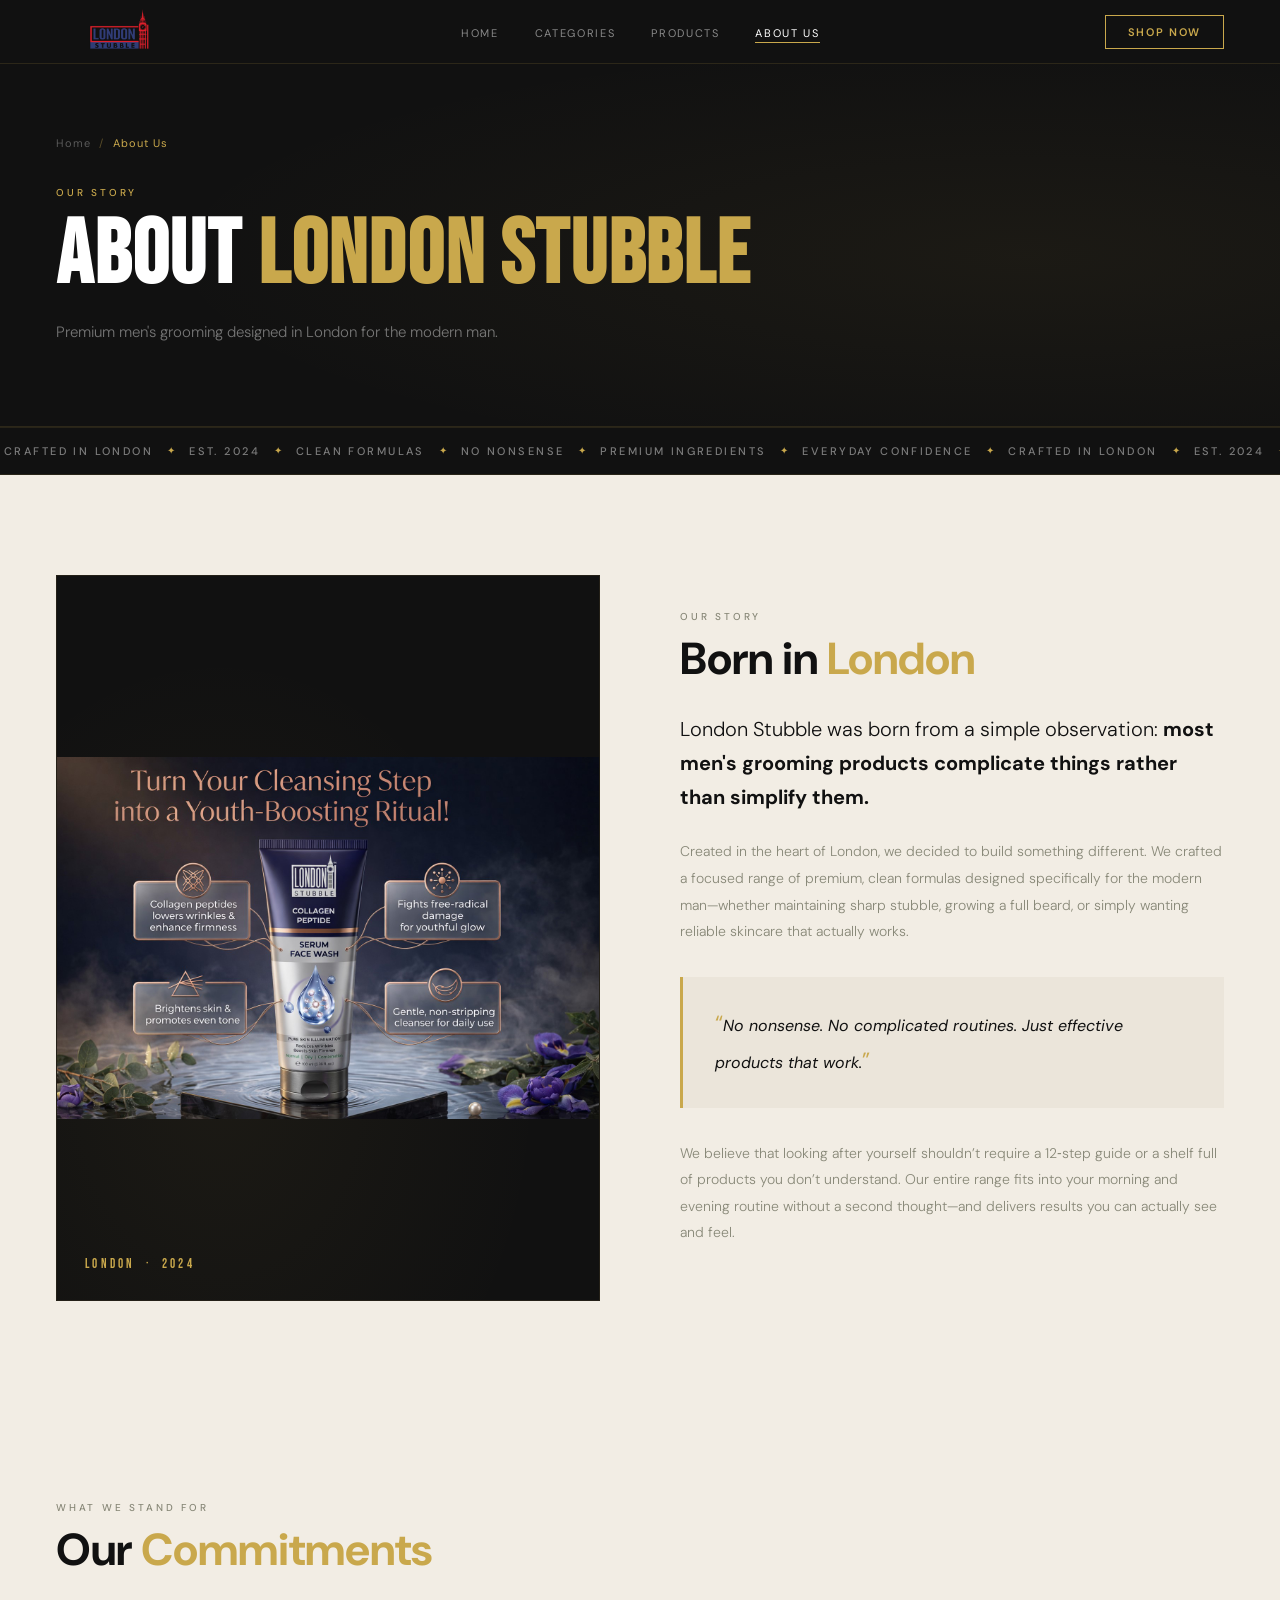
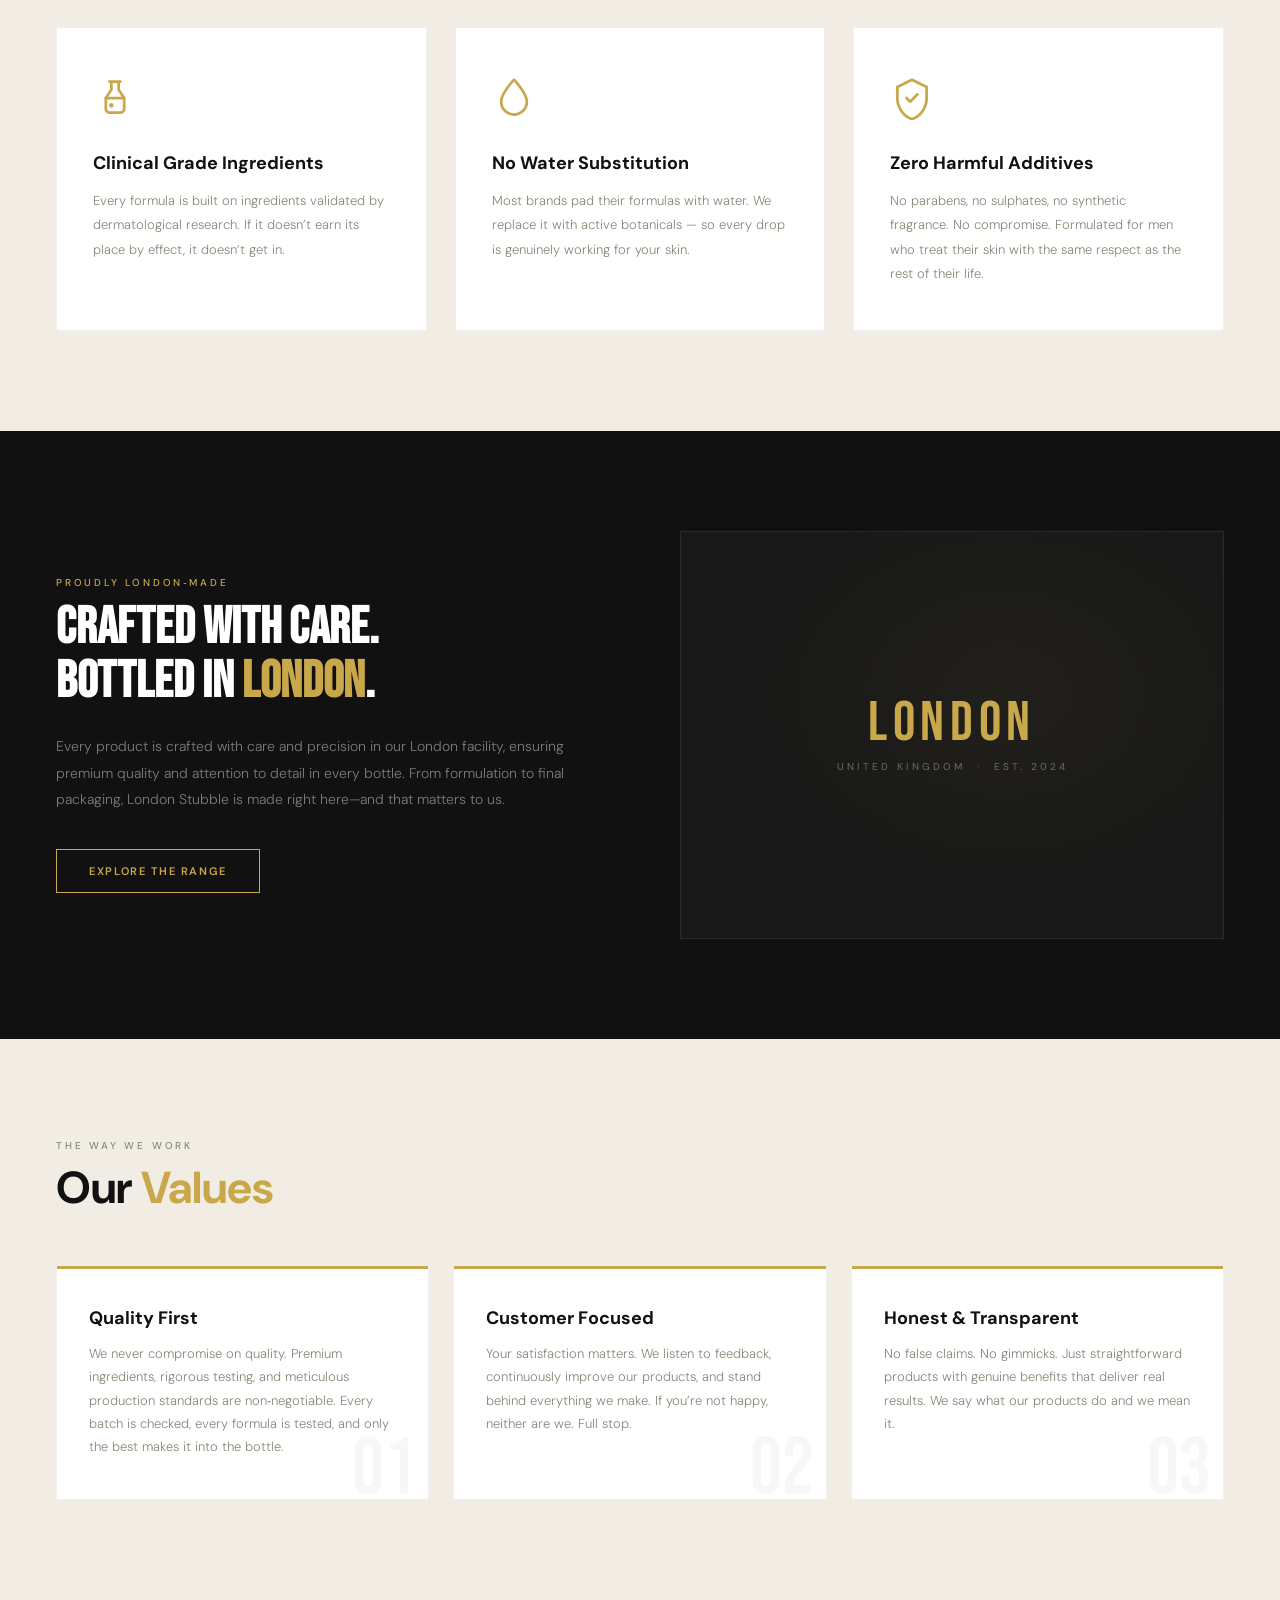
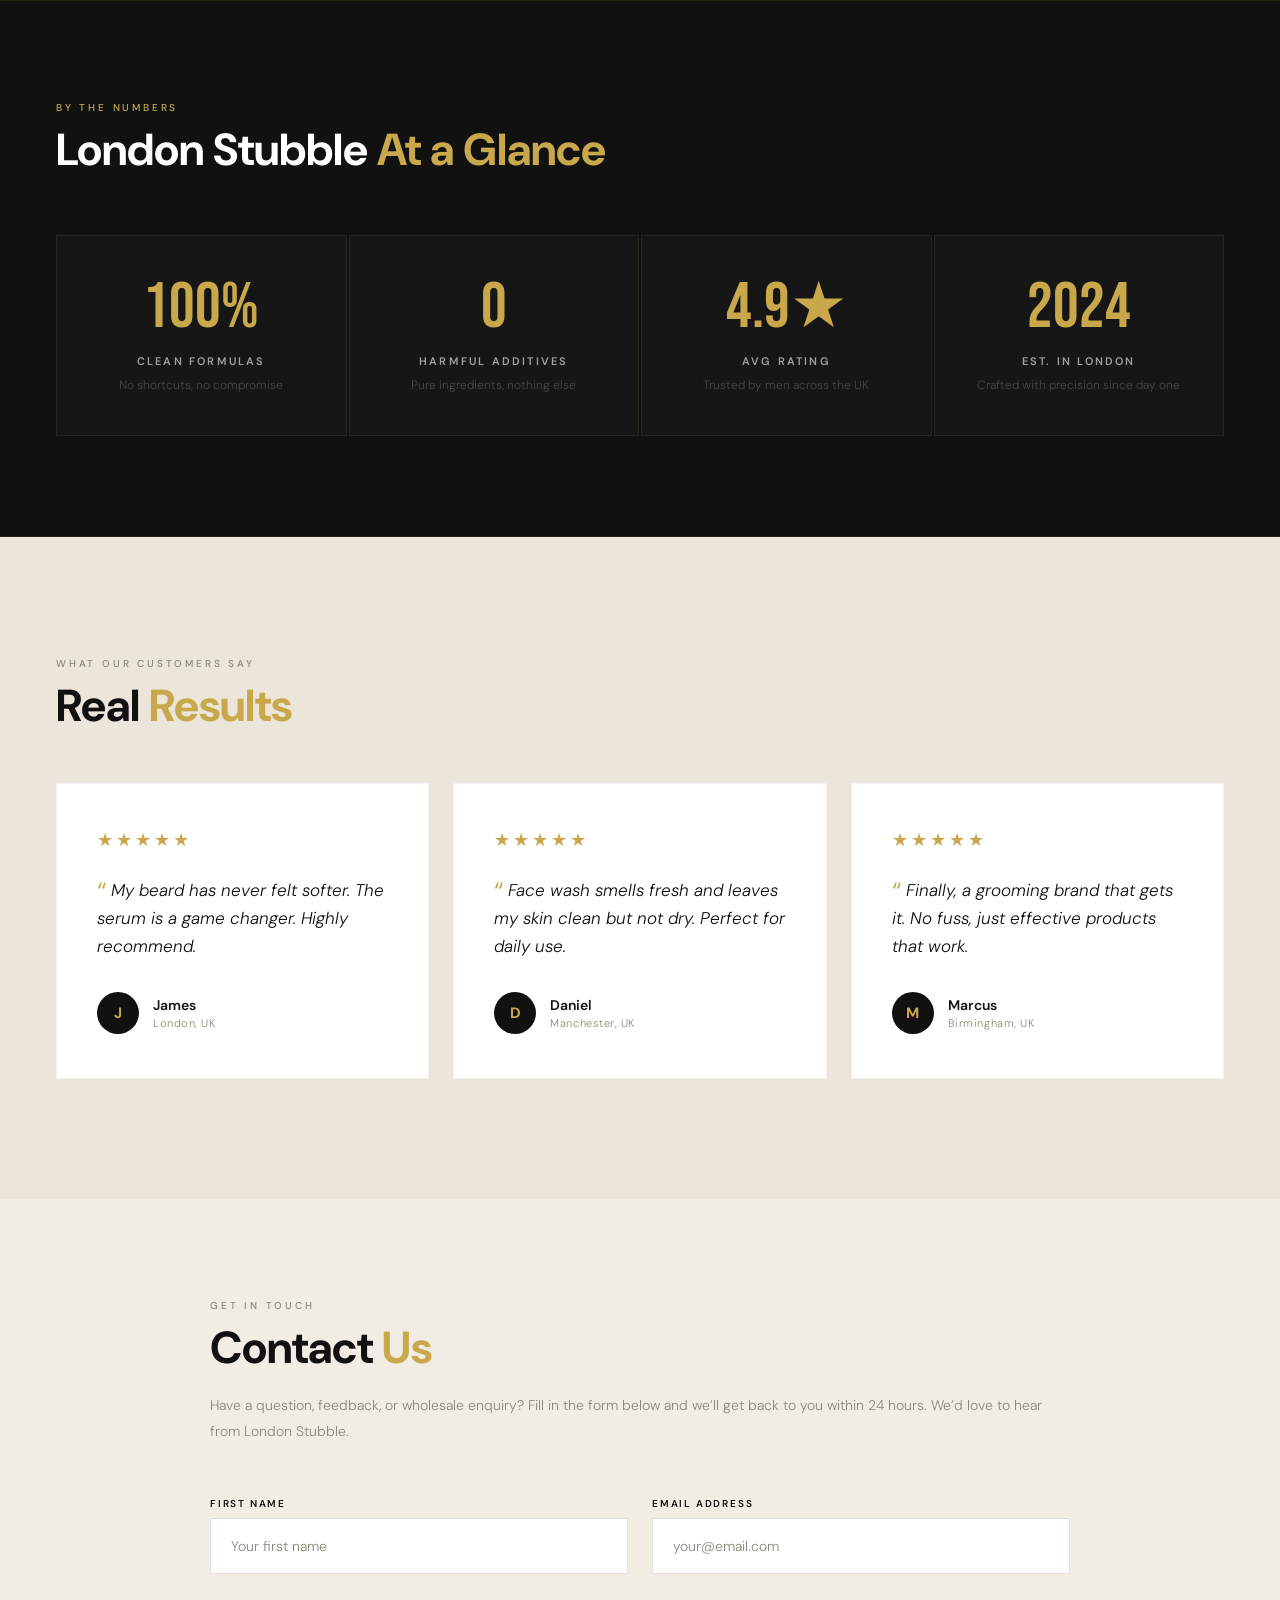
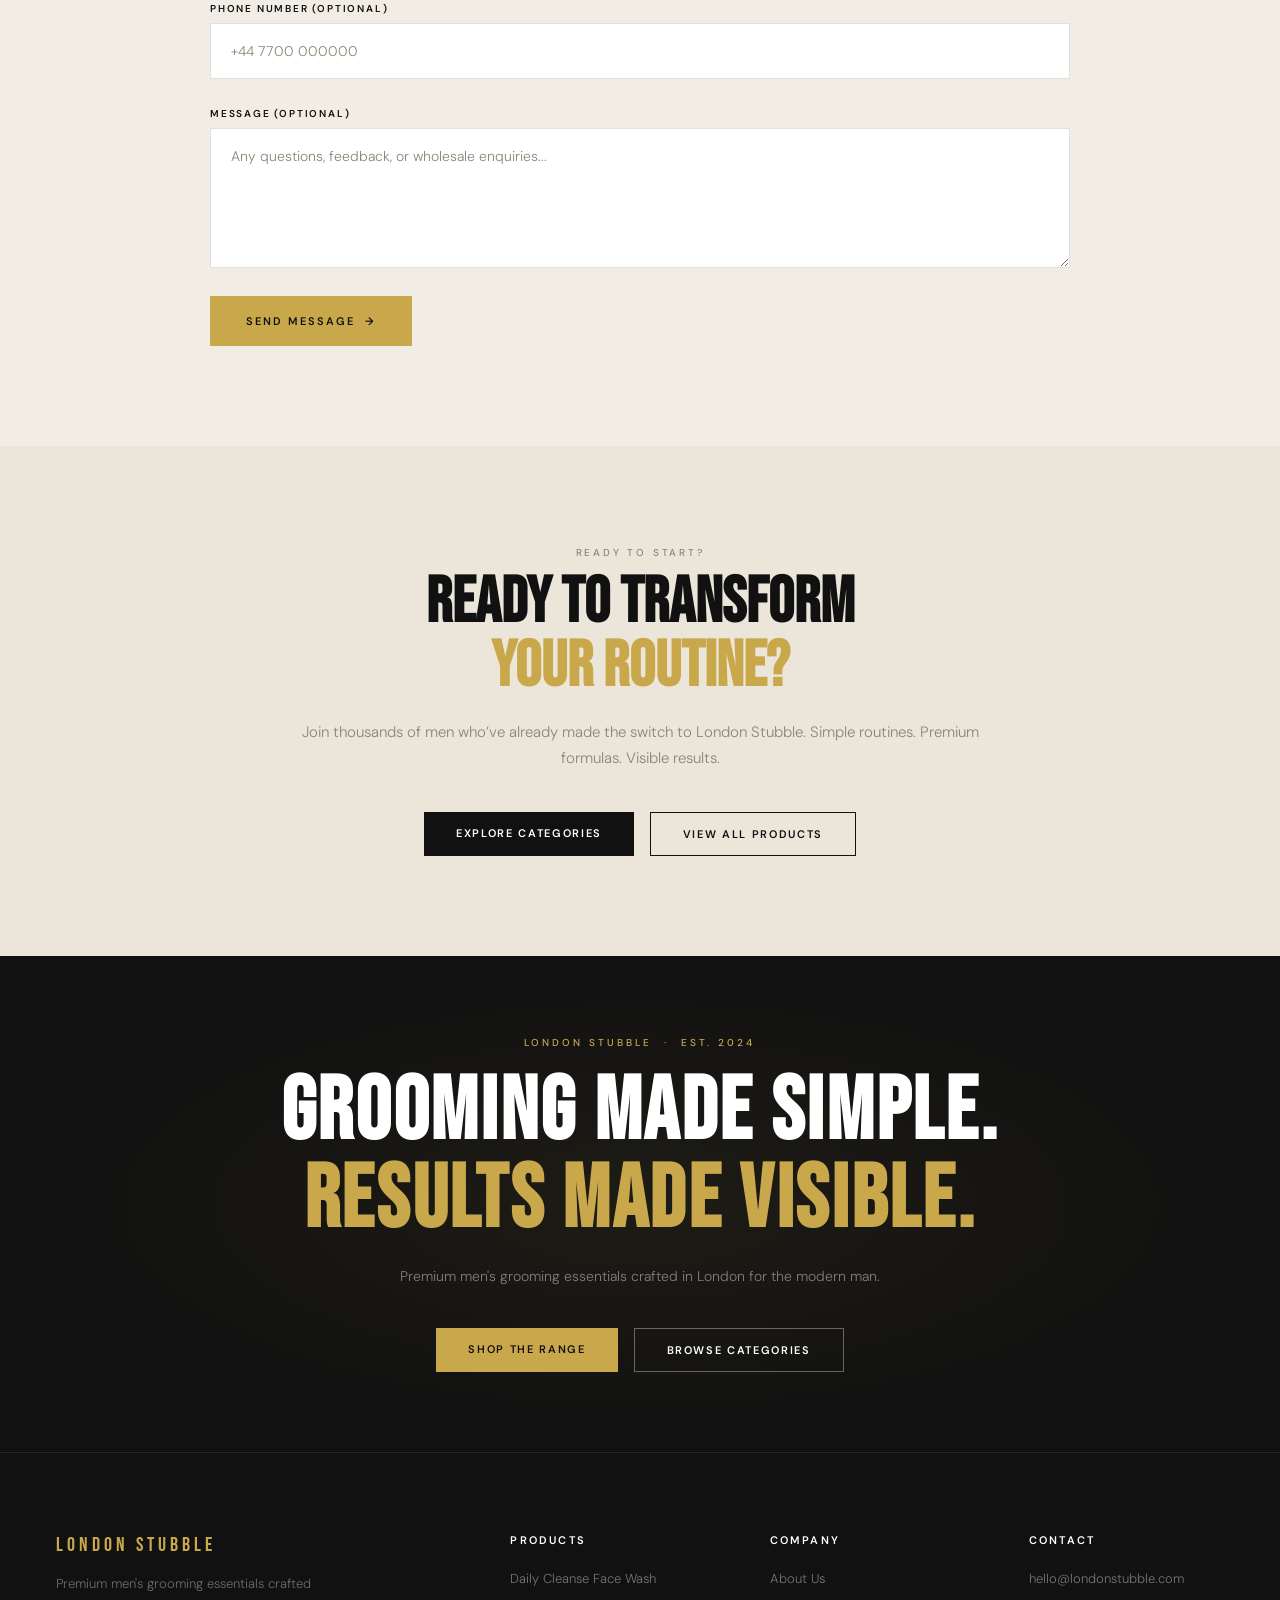
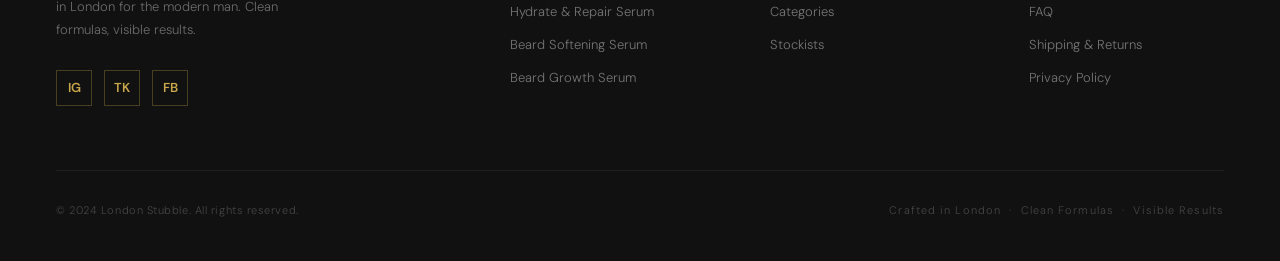
==== commit 713e3b85: "Hide Brand Style page from customer-facing navigation Removed Brand Style links from navbar, mobile " ====
--- a/about-us.html
+++ b/about-us.html
@@ -300,7 +300,6 @@
   <a href="index.html" class="nav-logo" style="display:flex;align-items:center;"><img src="logo.png" alt="London Stubble" style="height:80px;width:auto;" /></a>
   <ul class="nav-links">
     <li><a href="index.html">Home</a></li>
-    <li><a href="brand-style.html">Brand Style</a></li>
     <li><a href="categories.html">Categories</a></li>
     <li><a href="products.html">Products</a></li>
     <li><a href="about-us.html" class="active">About Us</a></li>
@@ -313,7 +312,6 @@
 
 <div class="mob-nav" id="mob">
   <a href="index.html"       onclick="closeMob()">Home</a>
-  <a href="brand-style.html" onclick="closeMob()">Brand Style</a>
   <a href="categories.html"  onclick="closeMob()">Categories</a>
   <a href="products.html"    onclick="closeMob()">Products</a>
   <a href="about-us.html"    onclick="closeMob()">About Us</a>
@@ -621,7 +619,6 @@
       <div class="ft-col-h">Company</div>
       <ul>
         <li><a href="about-us.html">About Us</a></li>
-        <li><a href="brand-style.html">Brand Style</a></li>
         <li><a href="categories.html">Categories</a></li>
         <li><a href="#">Stockists</a></li>
       </ul>
@@ -677,3 +674,4 @@
 </body>
 </html>
 
+
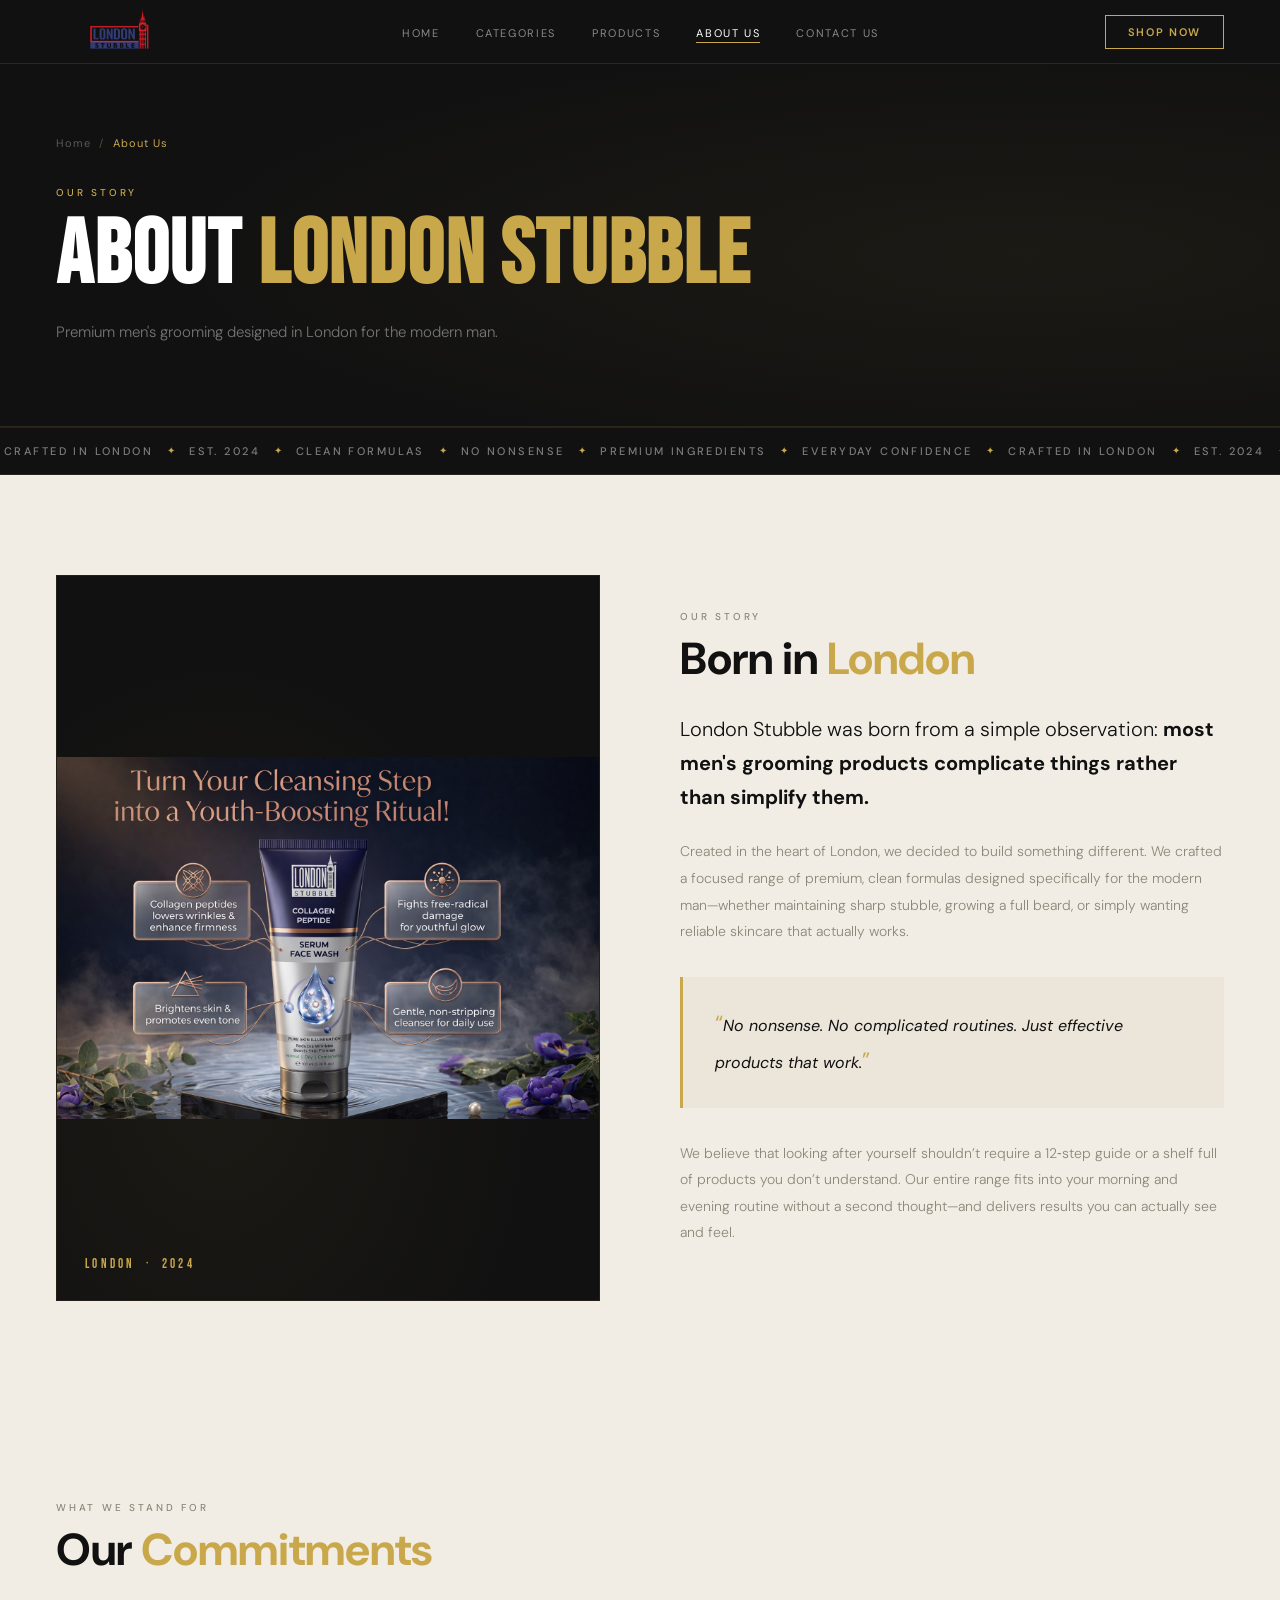
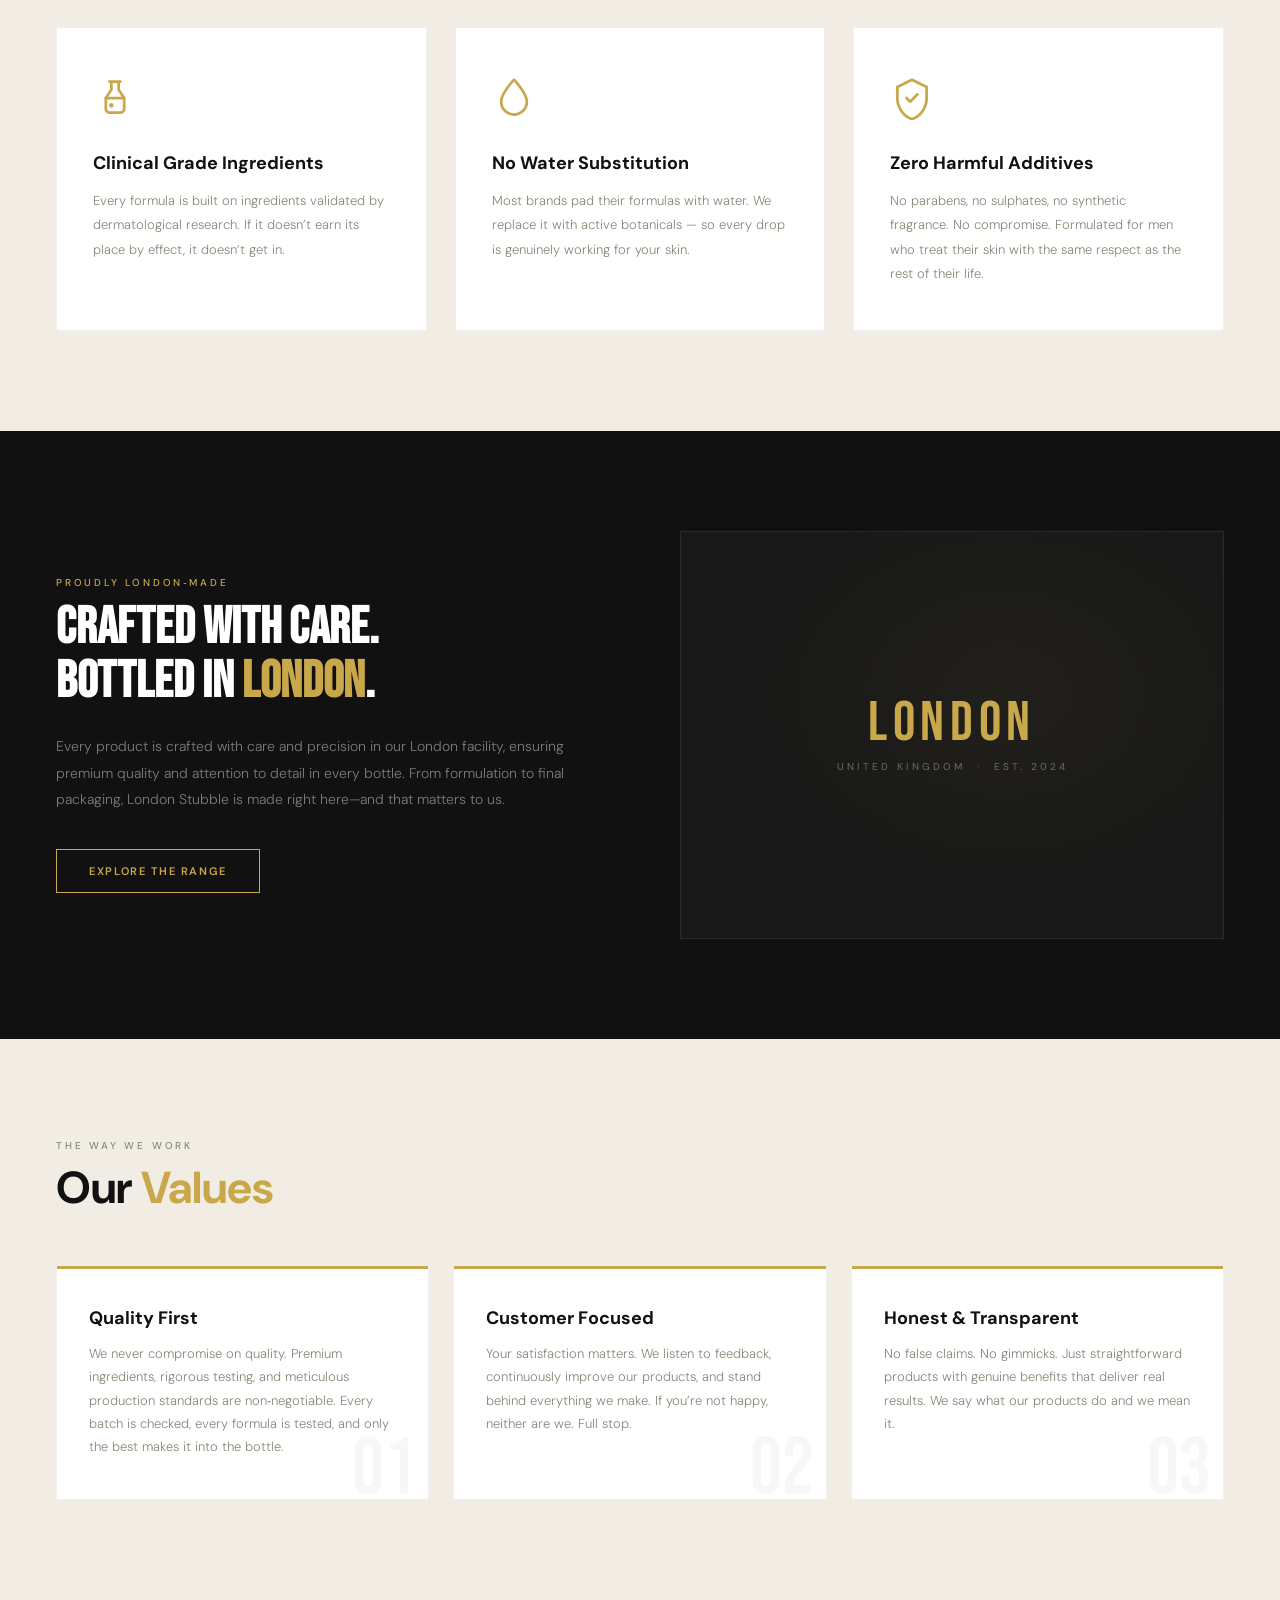
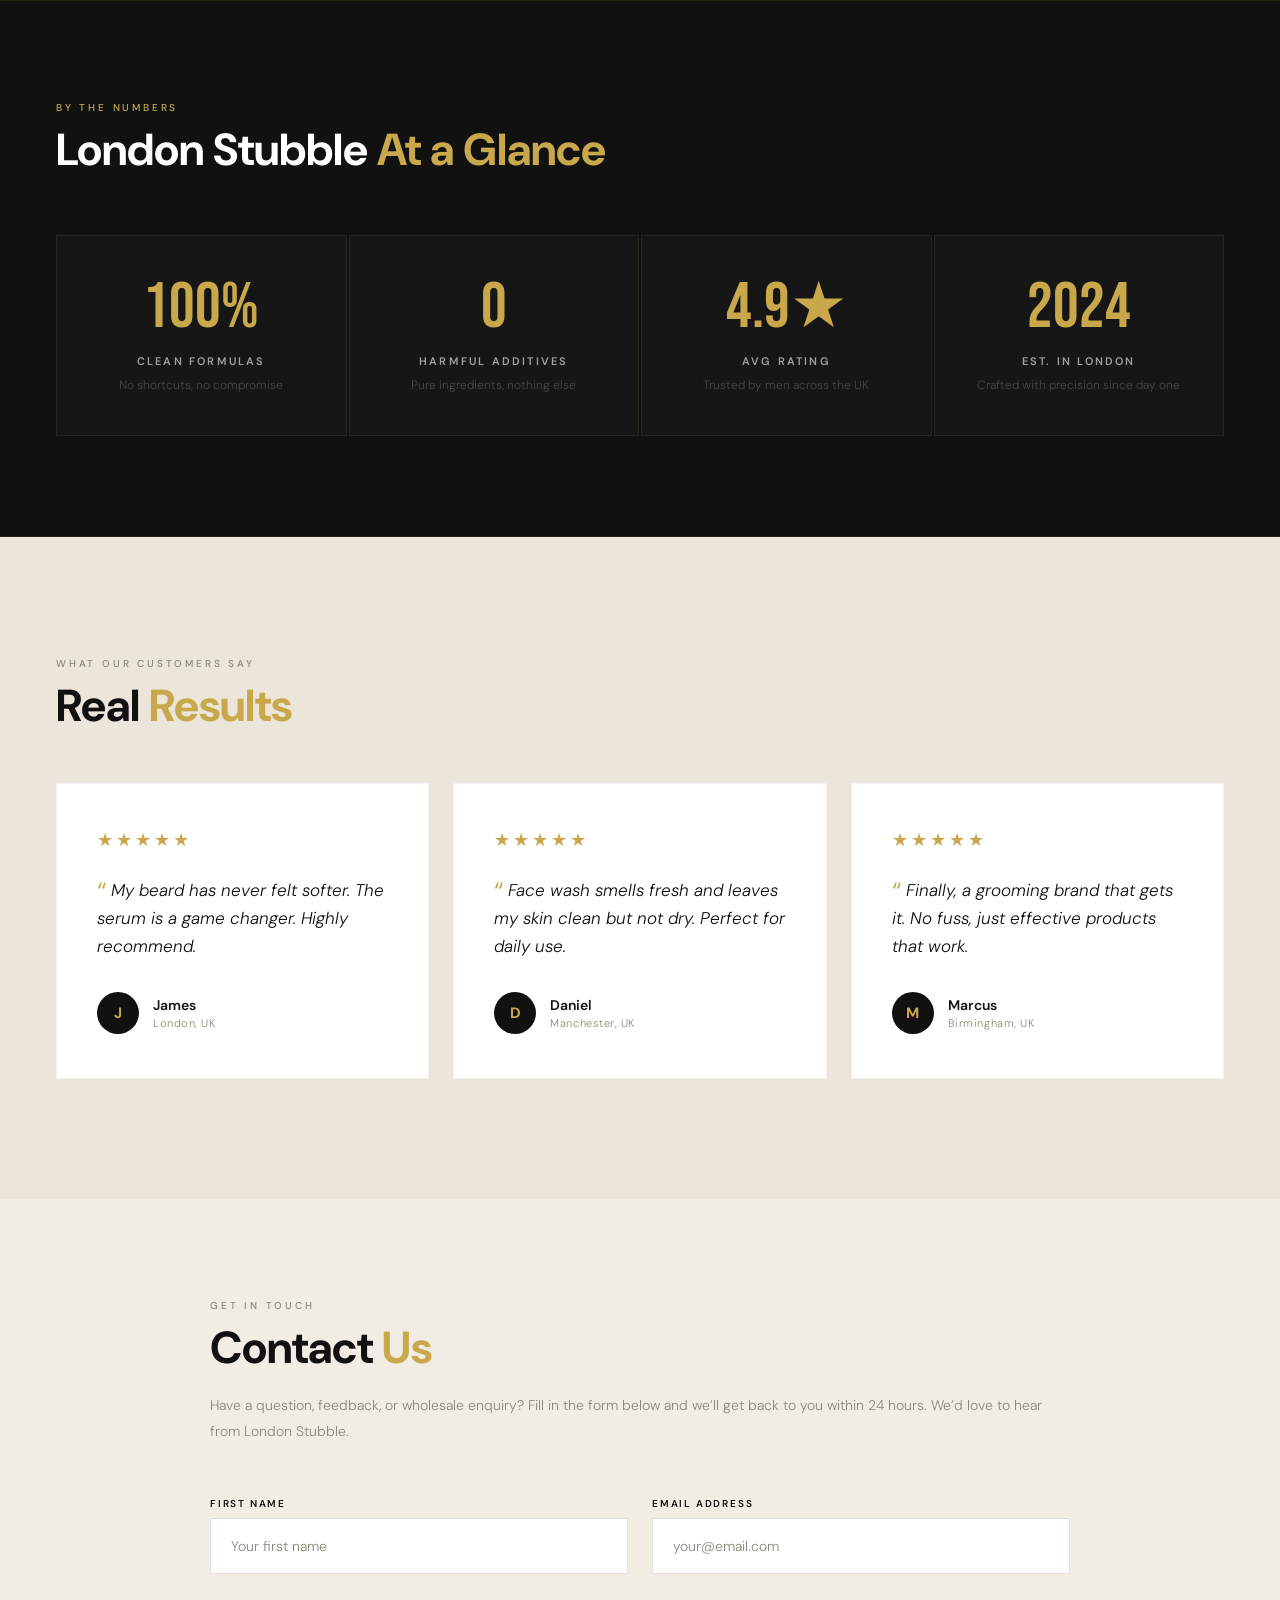
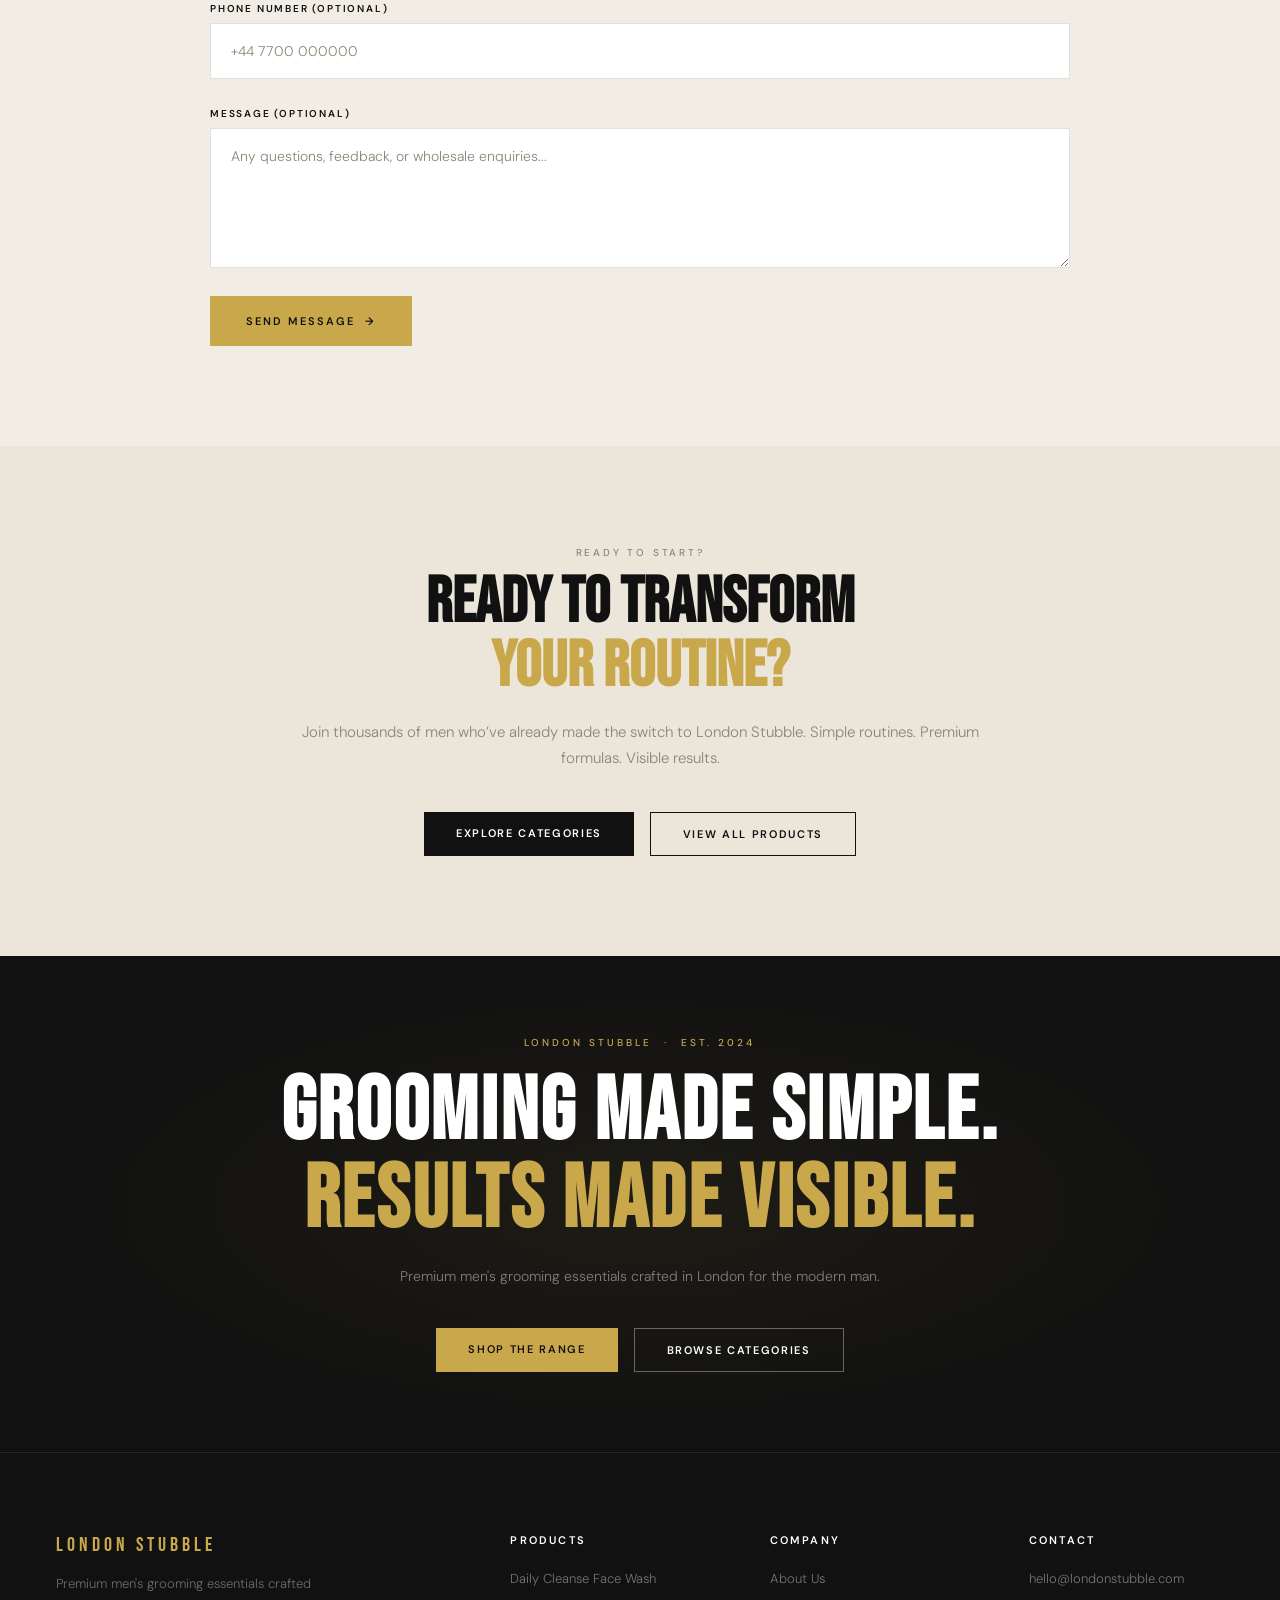
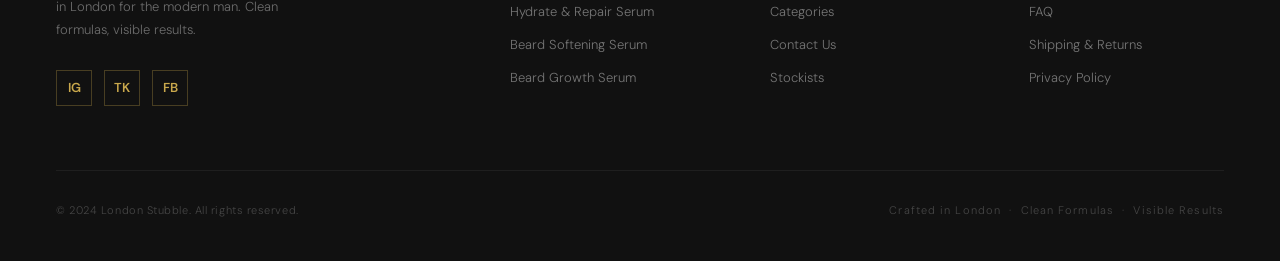
==== commit 53ba1b4a: "Add Contact Us page and link it across all pages - New contact.html with full page layout: info pane" ====
--- a/about-us.html
+++ b/about-us.html
@@ -303,6 +303,7 @@
     <li><a href="categories.html">Categories</a></li>
     <li><a href="products.html">Products</a></li>
     <li><a href="about-us.html" class="active">About Us</a></li>
+    <li><a href="contact.html">Contact Us</a></li>
   </ul>
   <a href="products.html" class="nav-cta">Shop Now</a>
   <button class="hamburger" id="ham" aria-label="Open menu">
@@ -315,6 +316,7 @@
   <a href="categories.html"  onclick="closeMob()">Categories</a>
   <a href="products.html"    onclick="closeMob()">Products</a>
   <a href="about-us.html"    onclick="closeMob()">About Us</a>
+  <a href="contact.html"     onclick="closeMob()">Contact Us</a>
 </div>
 
 <!-- ==================== PAGE HEADER ==================== -->
@@ -620,6 +622,7 @@
       <ul>
         <li><a href="about-us.html">About Us</a></li>
         <li><a href="categories.html">Categories</a></li>
+        <li><a href="contact.html">Contact Us</a></li>
         <li><a href="#">Stockists</a></li>
       </ul>
     </div>
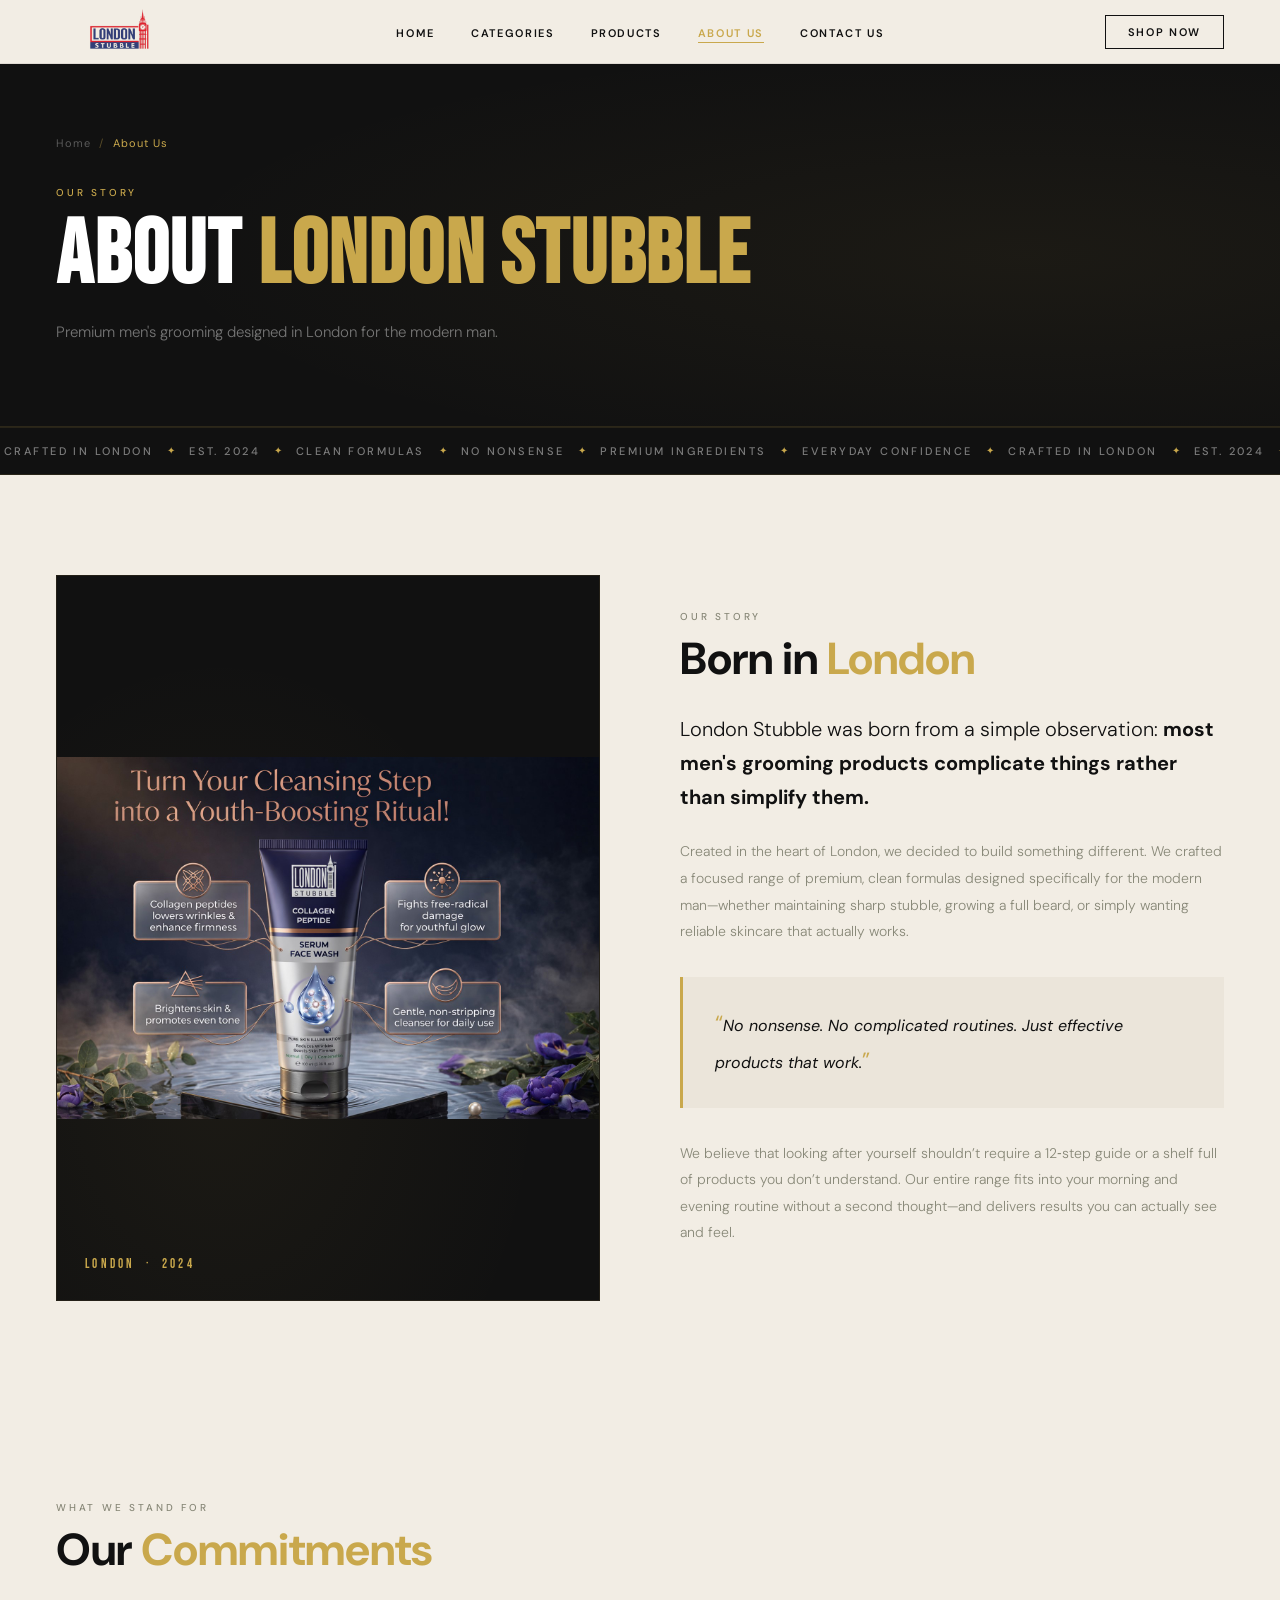
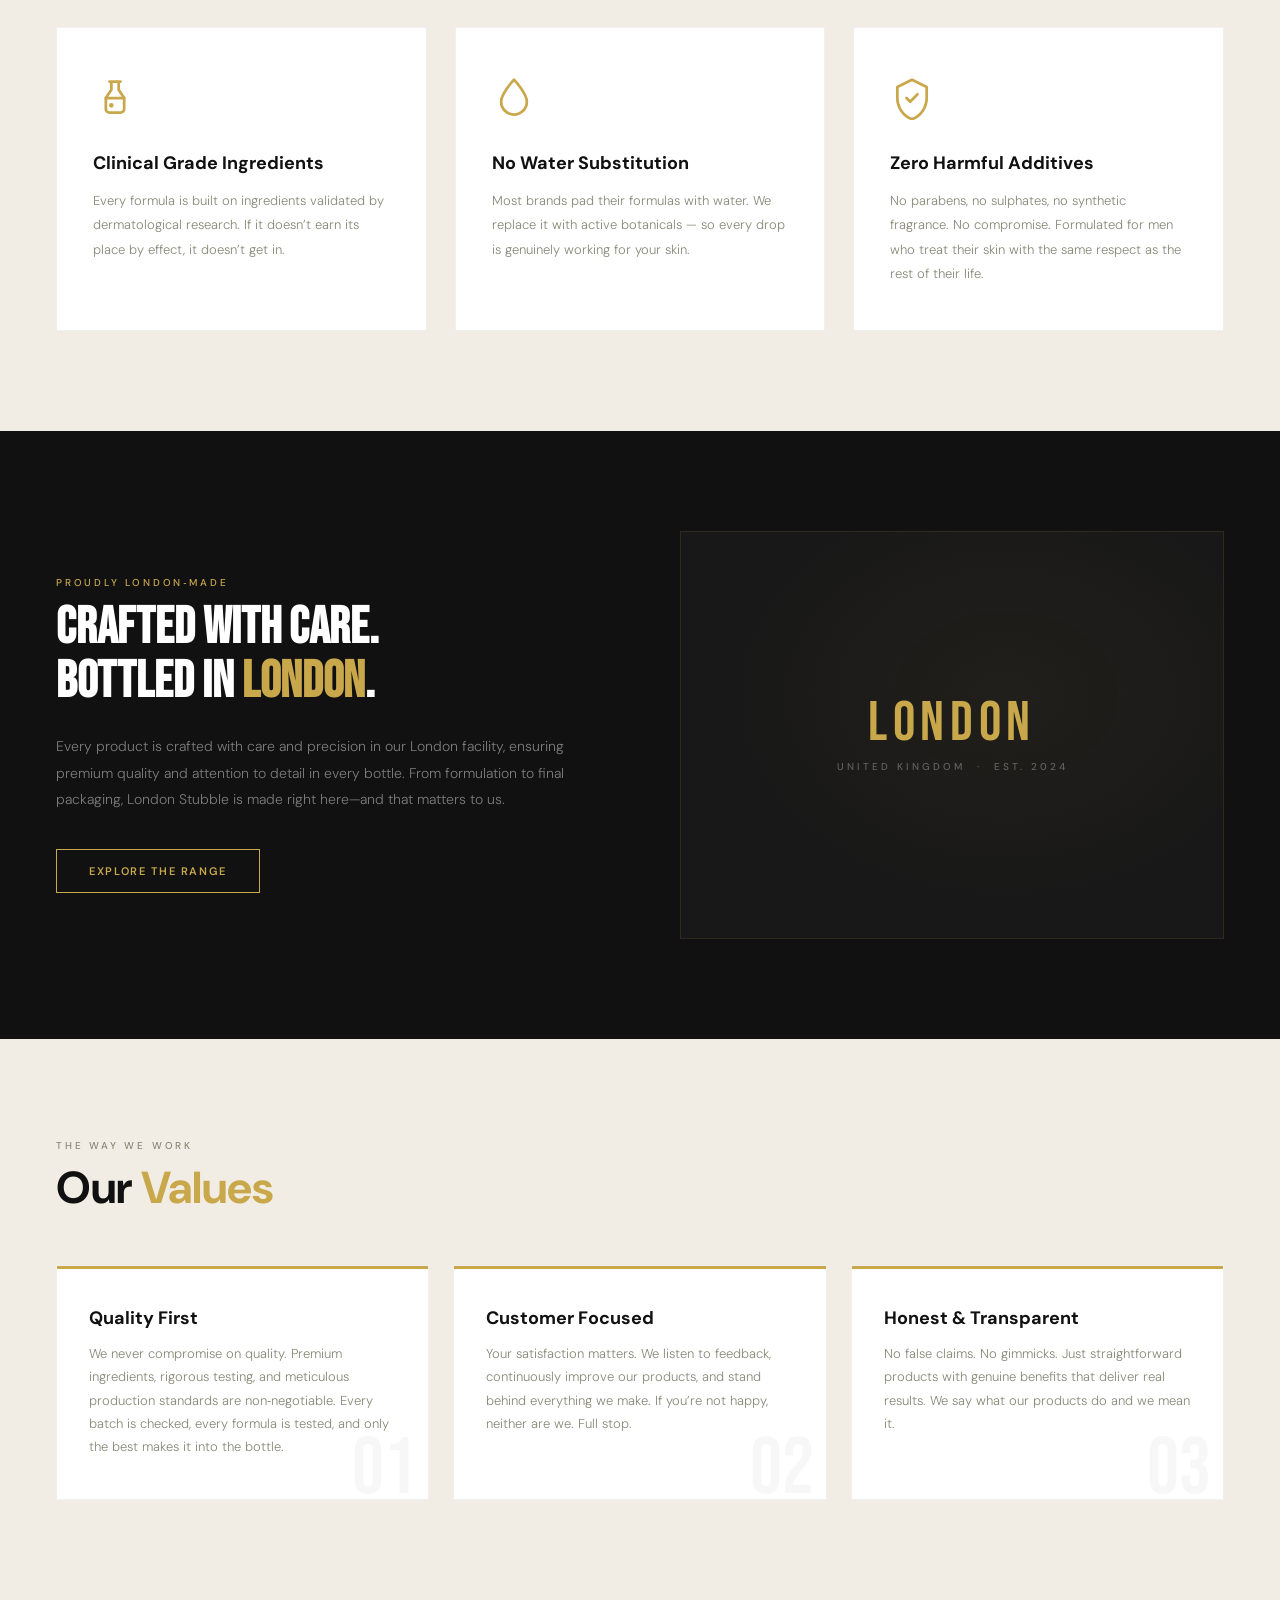
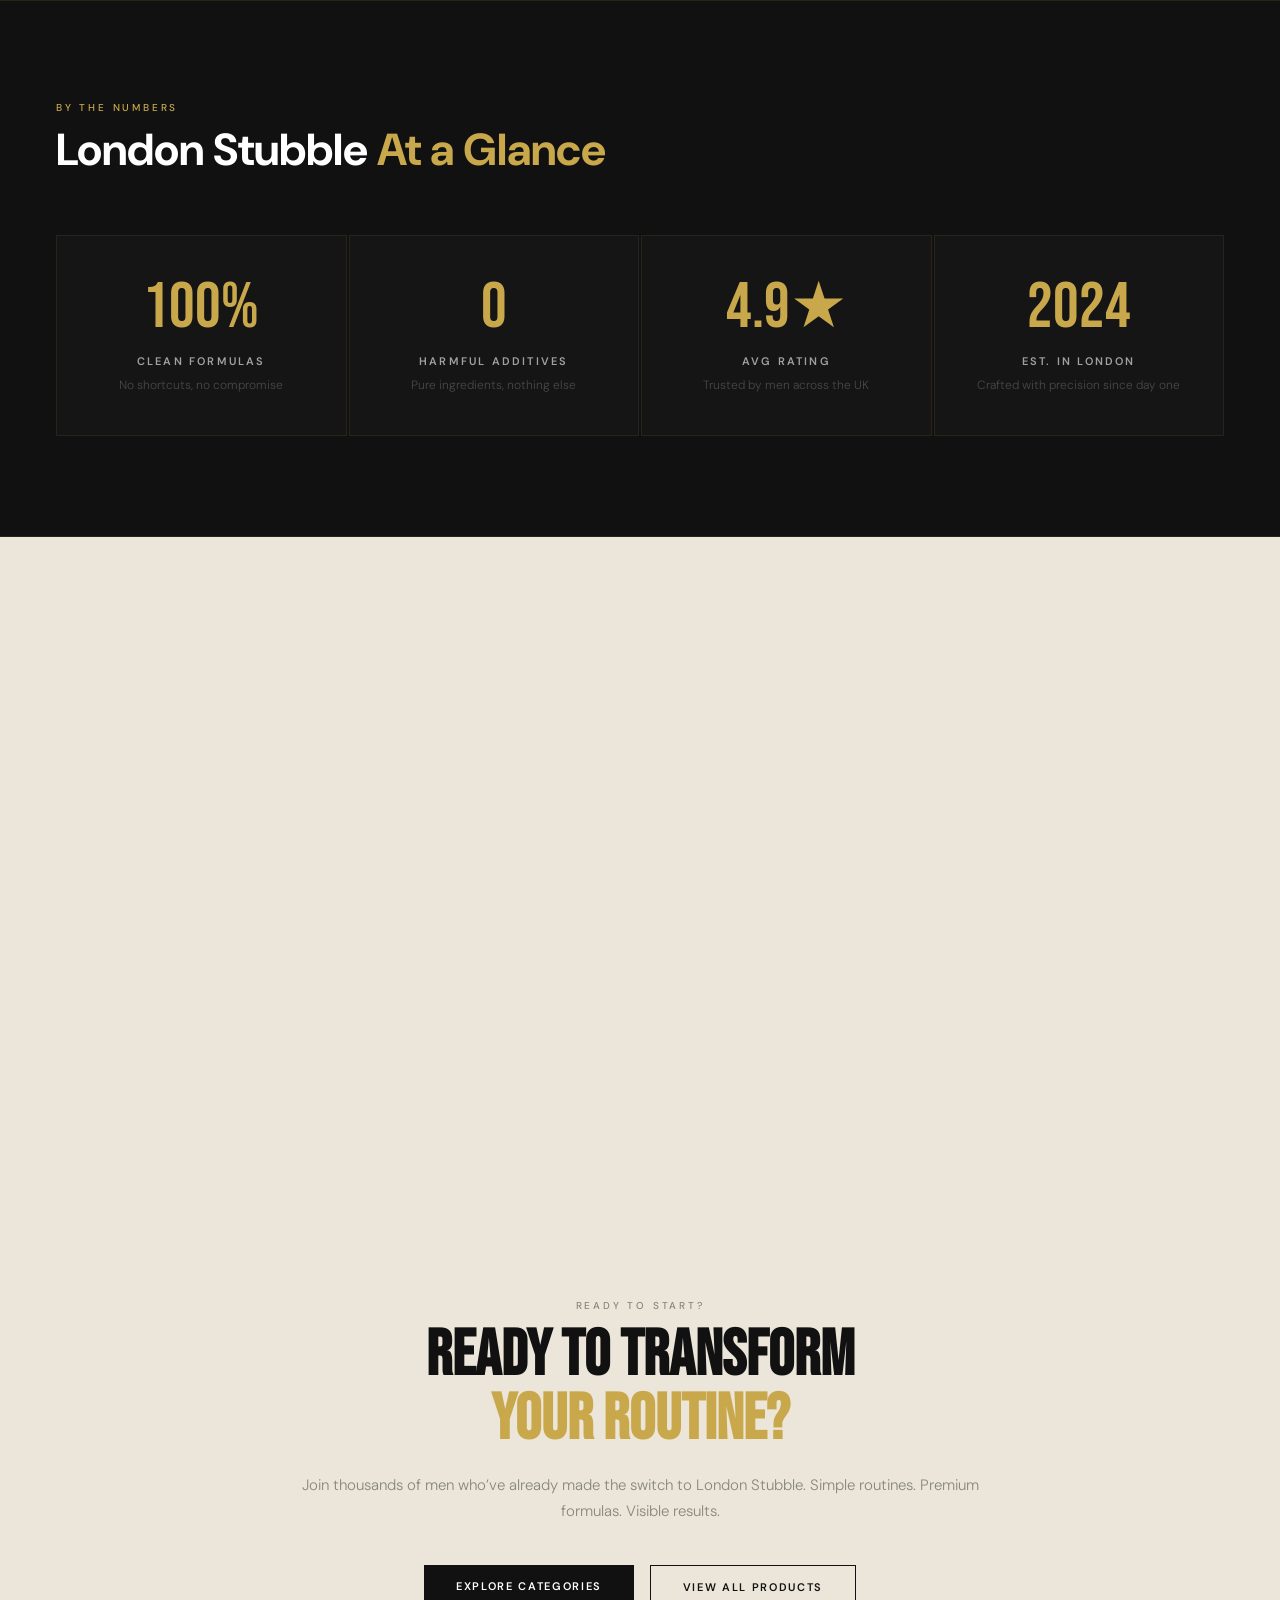
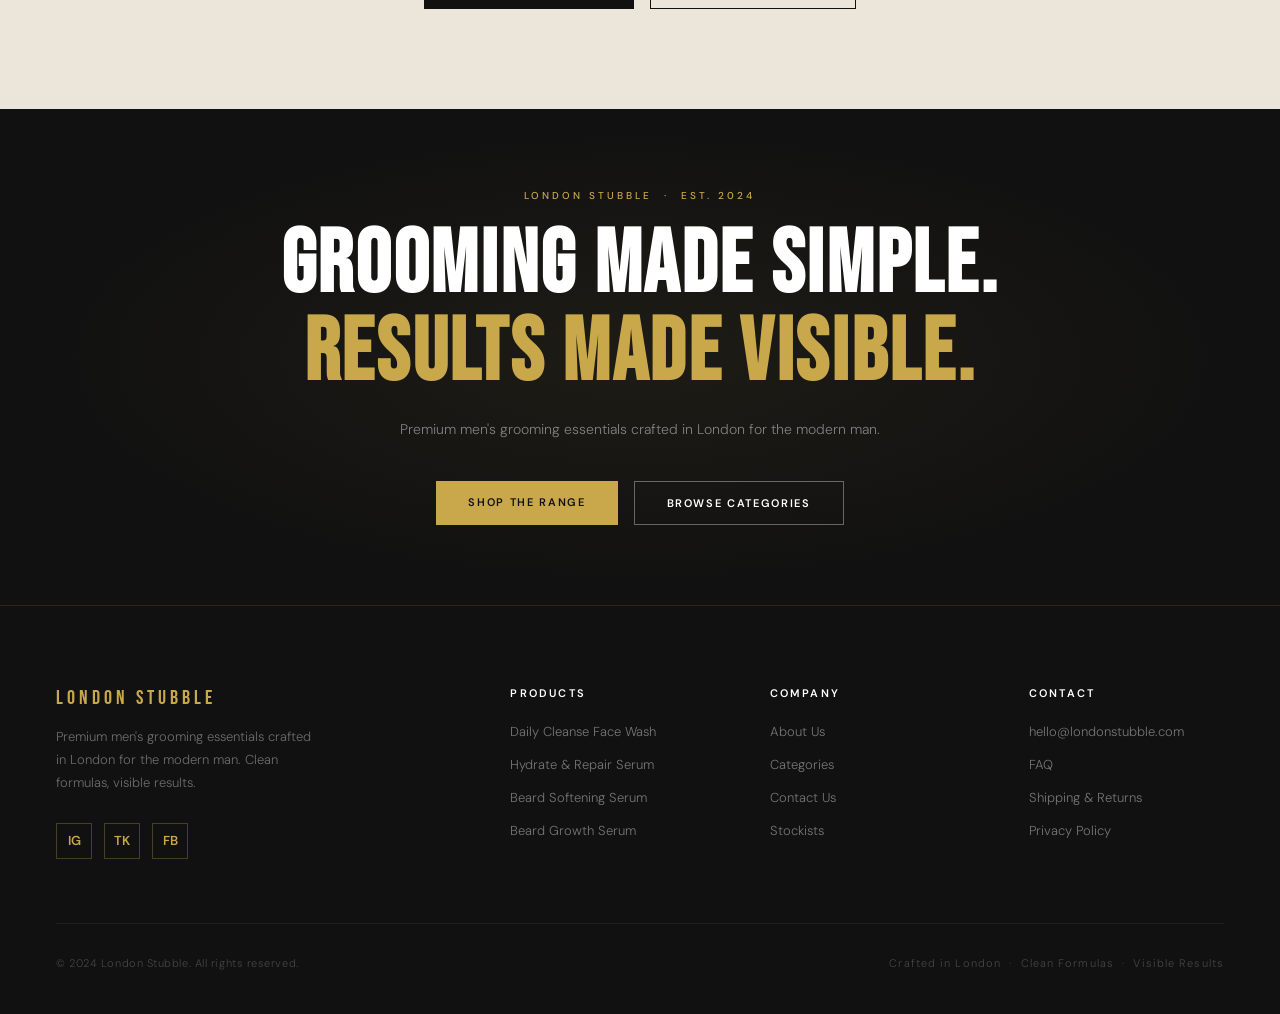
==== commit b8c63703: "Remove contact form from About Us page — now lives on contact.html Co-Authored-By: Claude Sonnet 4.6" ====
--- a/about-us.html
+++ b/about-us.html
@@ -520,55 +520,6 @@
     </div>
   </div>
 </section>
-
-<!-- ==================== CONTACT FORM ==================== -->
-<section class="contact-section">
-  <div class="contact-inner">
-    <div class="au">
-      <span class="eyebrow">Get In Touch</span>
-      <h2 class="section-title" style="margin-bottom:20px;">Contact <span class="g">Us</span></h2>
-    </div>
-    <p class="contact-intro au">Have a question, feedback, or wholesale enquiry? Fill in the form below and we&rsquo;ll get back to you within 24 hours. We&rsquo;d love to hear from London Stubble.</p>
-    <form class="contact-form au" onsubmit="handleContact(event)">
-      <div class="contact-row">
-        <div class="contact-field">
-          <label class="contact-label">First Name</label>
-          <input class="contact-input" type="text" placeholder="Your first name" required />
-        </div>
-        <div class="contact-field">
-          <label class="contact-label">Email Address</label>
-          <input class="contact-input" type="email" placeholder="your@email.com" required />
-        </div>
-      </div>
-      <div class="contact-field">
-        <label class="contact-label">Phone Number (Optional)</label>
-        <input class="contact-input" type="tel" placeholder="+44 7700 000000" />
-      </div>
-      <div class="contact-field">
-        <label class="contact-label">Message (Optional)</label>
-        <textarea class="contact-textarea" placeholder="Any questions, feedback, or wholesale enquiries..."></textarea>
-      </div>
-      <button class="contact-submit" type="submit">Send Message &nbsp;&#8594;</button>
-    </form>
-  </div>
-</section>
-<script>
-  function handleContact(e) {
-    e.preventDefault();
-    const btn = e.target.querySelector('.contact-submit');
-    btn.textContent = 'Message Sent ✓';
-    btn.style.background = '#2a6a2a';
-    btn.style.color = '#fff';
-    btn.disabled = true;
-    setTimeout(() => {
-      btn.textContent = 'Send Message →';
-      btn.style.background = '';
-      btn.style.color = '';
-      btn.disabled = false;
-      e.target.reset();
-    }, 3000);
-  }
-</script>
 
 <!-- ==================== CTA SECTION ==================== -->
 <section class="cta-section">
--- a/style.css
+++ b/style.css
@@ -29,16 +29,16 @@
   position: fixed;
   top: 0; left: 0; right: 0;
   height: var(--nav-h);
-  background: var(--dark);
+  background: var(--cream);
   display: flex;
   align-items: center;
   justify-content: space-between;
   padding: 0 56px;
   z-index: 1000;
-  border-bottom: 1px solid rgba(201,168,76,0.15);
+  border-bottom: 1px solid rgba(0,0,0,0.08);
   transition: box-shadow 0.3s;
 }
-nav.scrolled { box-shadow: 0 4px 40px rgba(0,0,0,0.5); }
+nav.scrolled { box-shadow: 0 4px 24px rgba(0,0,0,0.1); }
 .nav-logo {
   font-family: 'Bebas Neue', sans-serif;
   font-size: 22px;
@@ -50,29 +50,29 @@
 .nav-links { display: flex; gap: 36px; list-style: none; }
 .nav-links a {
   font-size: 11px;
-  font-weight: 400;
-  letter-spacing: 0.15em;
-  text-transform: uppercase;
-  color: rgba(255,255,255,0.5);
+  font-weight: 600;
+  letter-spacing: 0.15em;
+  text-transform: uppercase;
+  color: var(--dark);
   transition: color 0.2s;
 }
 .nav-links a:hover,
-.nav-links a.active { color: var(--white); }
+.nav-links a.active { color: var(--gold); }
 .nav-links a.active { border-bottom: 1px solid var(--gold); padding-bottom: 2px; }
 .nav-cta {
   font-size: 11px;
   font-weight: 600;
   letter-spacing: 0.15em;
   text-transform: uppercase;
-  color: var(--gold);
-  border: 1px solid var(--gold);
+  color: var(--dark);
+  border: 1px solid var(--dark);
   padding: 9px 22px;
   background: transparent;
   cursor: pointer;
   transition: all 0.2s;
   display: inline-block;
 }
-.nav-cta:hover { background: var(--gold); color: var(--dark); }
+.nav-cta:hover { background: var(--dark); color: var(--cream); }
 .hamburger {
   display: none;
   flex-direction: column;
@@ -82,7 +82,7 @@
   cursor: pointer;
   padding: 4px;
 }
-.hamburger span { display: block; width: 22px; height: 1.5px; background: var(--white); transition: all 0.3s; }
+.hamburger span { display: block; width: 22px; height: 1.5px; background: var(--dark); transition: all 0.3s; }
 .hamburger.open span:nth-child(1) { transform: translateY(6.5px) rotate(45deg); }
 .hamburger.open span:nth-child(2) { opacity: 0; }
 .hamburger.open span:nth-child(3) { transform: translateY(-6.5px) rotate(-45deg); }
